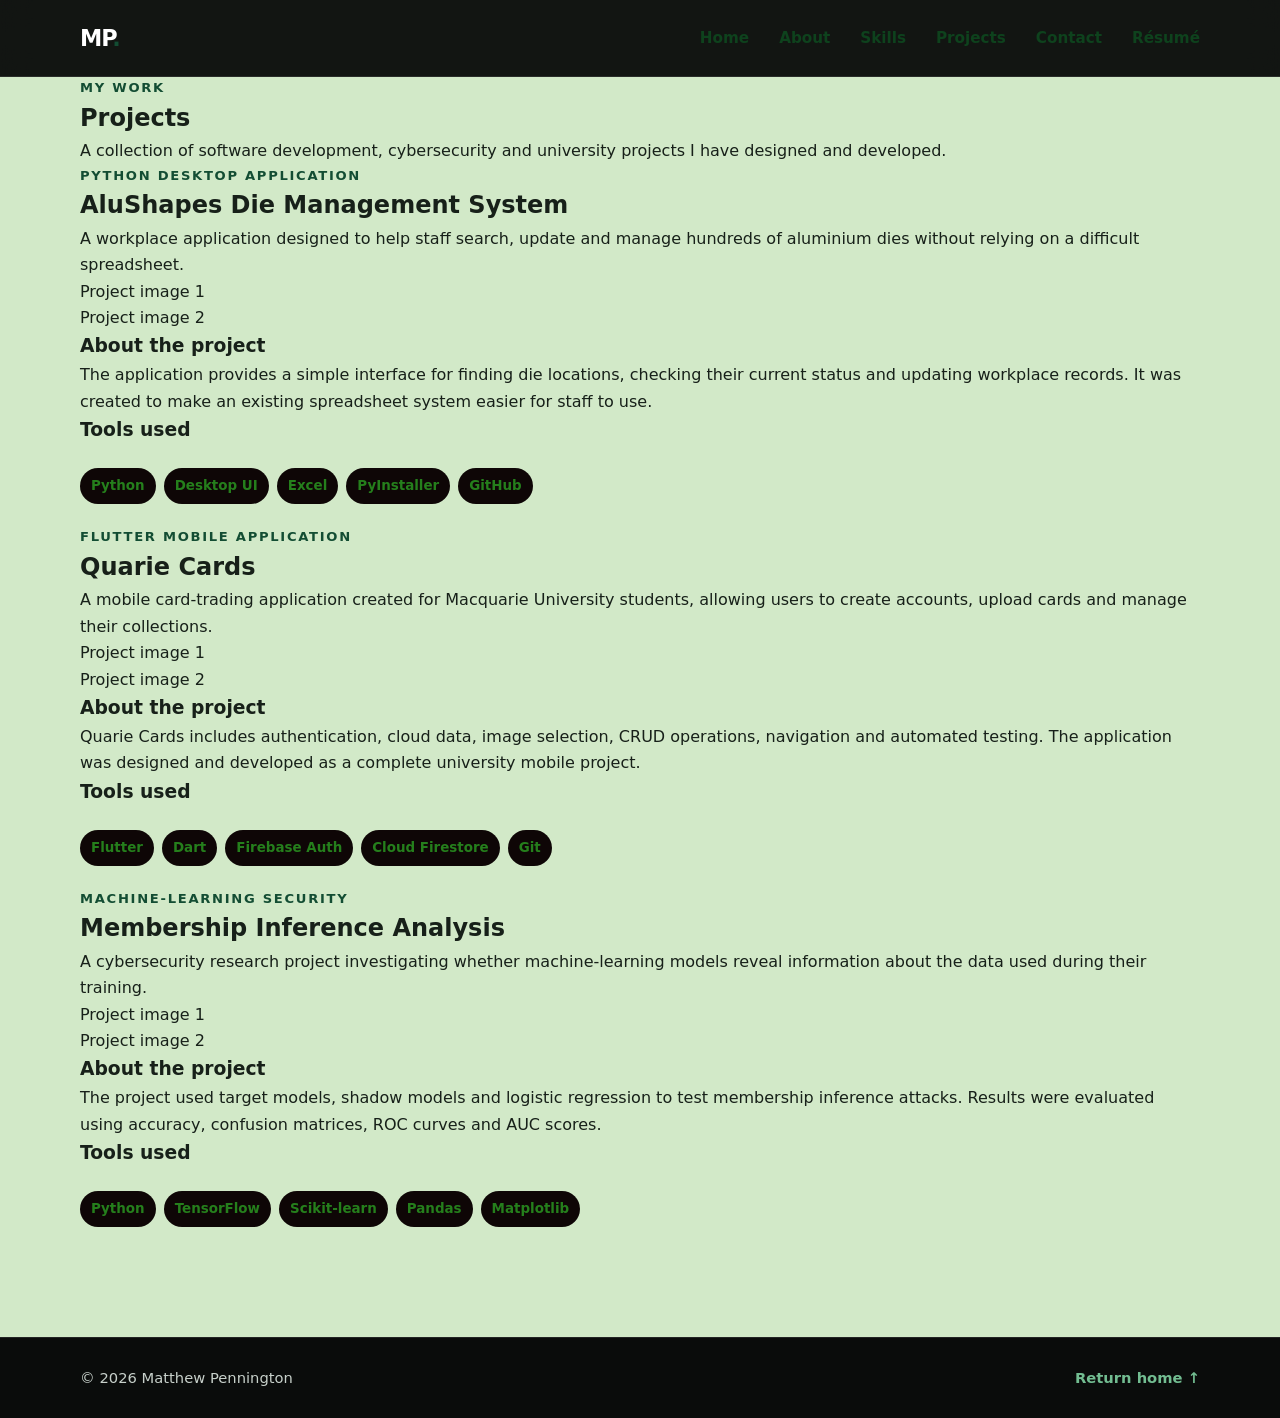
==== projects.html @ 0d72d29f "project html and css skeleton" ====
<!DOCTYPE html>
<html lang="en">

<head>
    <meta charset="UTF-8">

    <meta
        name="viewport"
        content="width=device-width, initial-scale=1.0"
    >

    <meta
        name="description"
        content="Software development and cybersecurity projects by Matthew Pennington."
    >

    <title>Projects | Matthew Pennington</title>

    <link rel="stylesheet" href="style.css">
    <script src="script.js" defer></script>
</head>

<body>
    <header class="site-header">
        <nav class="navbar container" aria-label="Main navigation">
            <a class="logo" href="index.html">
                MP<span>.</span>
            </a>

            <button
                class="menu-button"
                type="button"
                aria-label="Open navigation menu"
                aria-expanded="false"
                aria-controls="navigation-links"
            >
                <span></span>
                <span></span>
                <span></span>
            </button>

            <ul class="nav-links" id="navigation-links">
                <li><a href="index.html">Home</a></li>
                <li><a href="index.html#about">About</a></li>
                <li><a href="index.html#skills">Skills</a></li>
                <li><a href="projects.html">Projects</a></li>
                <li><a href="index.html#contact">Contact</a></li>
                <li>
                    <a
                        href="Matthew-Pennington-Resume.pdf"
                        target="_blank"
                        rel="noopener"
                    >
                        Résumé
                    </a>
                </li>
            </ul>
        </nav>
    </header>

   <main>
    <section class="projects-page-header">
        <div class="container">
            <p class="section-label">My work</p>
            <h1>Projects</h1>

            <p class="projects-introduction">
                A collection of software development, cybersecurity and
                university projects I have designed and developed.
            </p>
        </div>
    </section>

    <section class="project-detail">
        <div class="container">
            <div class="project-detail-heading">
                <p class="project-type">Python desktop application</p>
                <h2>AluShapes Die Management System</h2>

                <p>
                    A workplace application designed to help staff search,
                    update and manage hundreds of aluminium dies without
                    relying on a difficult spreadsheet.
                </p>
            </div>

            <div class="project-images">
                <div class="image-placeholder">
                    Project image 1
                </div>

                <div class="image-placeholder">
                    Project image 2
                </div>
            </div>

            <div class="project-information">
                <div>
                    <h3>About the project</h3>

                    <p>
                        The application provides a simple interface for finding
                        die locations, checking their current status and
                        updating workplace records. It was created to make an
                        existing spreadsheet system easier for staff to use.
                    </p>
                </div>

                <div>
                    <h3>Tools used</h3>

                    <ul class="project-tech">
                        <li>Python</li>
                        <li>Desktop UI</li>
                        <li>Excel</li>
                        <li>PyInstaller</li>
                        <li>GitHub</li>
                    </ul>
                </div>
            </div>
        </div>
    </section>

    <section class="project-detail project-detail-alt">
        <div class="container">
            <div class="project-detail-heading">
                <p class="project-type">Flutter mobile application</p>
                <h2>Quarie Cards</h2>

                <p>
                    A mobile card-trading application created for Macquarie
                    University students, allowing users to create accounts,
                    upload cards and manage their collections.
                </p>
            </div>

            <div class="project-images">
                <div class="image-placeholder">
                    Project image 1
                </div>

                <div class="image-placeholder">
                    Project image 2
                </div>
            </div>

            <div class="project-information">
                <div>
                    <h3>About the project</h3>

                    <p>
                        Quarie Cards includes authentication, cloud data,
                        image selection, CRUD operations, navigation and
                        automated testing. The application was designed and
                        developed as a complete university mobile project.
                    </p>
                </div>

                <div>
                    <h3>Tools used</h3>

                    <ul class="project-tech">
                        <li>Flutter</li>
                        <li>Dart</li>
                        <li>Firebase Auth</li>
                        <li>Cloud Firestore</li>
                        <li>Git</li>
                    </ul>
                </div>
            </div>
        </div>
    </section>

    <section class="project-detail">
        <div class="container">
            <div class="project-detail-heading">
                <p class="project-type">Machine-learning security</p>
                <h2>Membership Inference Analysis</h2>

                <p>
                    A cybersecurity research project investigating whether
                    machine-learning models reveal information about the data
                    used during their training.
                </p>
            </div>

            <div class="project-images">
                <div class="image-placeholder">
                    Project image 1
                </div>

                <div class="image-placeholder">
                    Project image 2
                </div>
            </div>

            <div class="project-information">
                <div>
                    <h3>About the project</h3>

                    <p>
                        The project used target models, shadow models and
                        logistic regression to test membership inference
                        attacks. Results were evaluated using accuracy,
                        confusion matrices, ROC curves and AUC scores.
                    </p>
                </div>

                <div>
                    <h3>Tools used</h3>

                    <ul class="project-tech">
                        <li>Python</li>
                        <li>TensorFlow</li>
                        <li>Scikit-learn</li>
                        <li>Pandas</li>
                        <li>Matplotlib</li>
                    </ul>
                </div>
            </div>
        </div>
    </section>
</main>

    <footer class="site-footer">
        <div class="container footer-content">
            <p>
                © <span id="current-year"></span> Matthew Pennington
            </p>

            <a href="index.html">Return home ↑</a>
        </div>
    </footer>
</body>

</html>
---- style.css ----
/* colour variables make the design easy to change */
:root {
    --background: #d2e9c8;
    --surface: #faf9fa;
    --surface-dark: #101713;
    --text: #172019;
    --text-light: #0e421d;
    --accent: #134d33;
    --accent-hover: #0f3d2a;
    --accent-soft: #0a3a1c;
    --border: #6ce67e;
    --shadow: 0 18px 45px rgba(18, 35, 25, 0.09);
    --max-width: 1120px;
}

* {
    box-sizing: border-box;
    margin: 0;
    padding: 0;
}

html {
    scroll-behavior: smooth;
    scroll-padding-top: 90px;
}

body {
    background: var(--background);
    color: var(--text);
    font-family:
        Inter,
        ui-sans-serif,
        system-ui,
        -apple-system,
        BlinkMacSystemFont,
        "Segoe UI",
        sans-serif;
    line-height: 1.65;
}

a {
    color: inherit;
    text-decoration: none;
}

button,
a {
    -webkit-tap-highlight-color: transparent;
}

ul {
    list-style: none;
}

.container {
    width: min(calc(100% - 40px), var(--max-width));
    margin-inline: auto;
}

.site-header {
    position: sticky;
    top: 0;
    z-index: 1000;
    background: rgba(10, 12, 11, 0.96);
    border-bottom: 1px solid rgba(255, 255, 255, 0.1);
    backdrop-filter: blur(14px);
}

.logo {
    color: #ffffff;
}

.logo span {
    color: #55a878;
}

.nav-links a {
    color: #d5ddd8;
}

.nav-links a:hover,
.nav-links a:focus-visible {
    color: #55a878;
}

.menu-button span {
    background: #ffffff;
}

.navbar {
    min-height: 76px;
    display: flex;
    align-items: center;
    justify-content: space-between;
}

.logo {
    font-size: 1.4rem;
    font-weight: 800;
    letter-spacing: -0.05em;
}

.logo span {
    color: var(--accent);
}

.nav-links {
    display: flex;
    align-items: center;
    gap: 30px;
}

.nav-links a {
    color: var(--text-light);
    font-size: 0.95rem;
    font-weight: 650;
    transition:
        color 160ms ease,
        transform 160ms ease;
}

.nav-links a:hover,
.nav-links a:focus-visible {
    color: var(--accent);
}

.menu-button {
    display: none;
    width: 44px;
    height: 44px;
    background: transparent;
    border: 0;
    cursor: pointer;
}

.menu-button span {
    display: block;
    width: 24px;
    height: 2px;
    margin: 5px auto;
    background: var(--text);
    transition: 180ms ease;
}

.hero {
    min-height: calc(100vh - 76px);
    display: grid;
    align-items: center;
    background:
        radial-gradient(
            circle at 80% 18%,
            rgba(23, 79, 55, 0.13),
            transparent 32%
        ),
        linear-gradient(
            180deg,
            #f8faf7 0%,
            var(--background) 100%
        );
}

.hero-content {
    max-width: 900px;
    padding-block: 100px;
}

.eyebrow,
.section-label,
.project-type {
    color: var(--accent);
    font-size: 0.82rem;
    font-weight: 800;
    letter-spacing: 0.13em;
    text-transform: uppercase;
}

.hero h1 {
    max-width: 850px;
    margin-top: 16px;
    font-size: clamp(3rem, 8vw, 6.8rem);
    line-height: 0.98;
    letter-spacing: -0.065em;
}

.hero h1 span {
    color: var(--accent);
}

.hero-summary {
    max-width: 720px;
    margin-top: 28px;
    color: var(--text-light);
    font-size: clamp(1.05rem, 2vw, 1.3rem);
}

.hero-actions,
.contact-actions {
    display: flex;
    flex-wrap: wrap;
    gap: 14px;
    margin-top: 36px;
}

.button {
    min-height: 50px;
    display: inline-flex;
    align-items: center;
    justify-content: center;
    padding: 12px 21px;
    border: 1px solid transparent;
    border-radius: 8px;
    font-weight: 750;
    transition:
        transform 160ms ease,
        background 160ms ease,
        border-color 160ms ease;
}

.button:hover {
    transform: translateY(-2px);
}

.button-primary {
    background: var(--accent);
    color: #ffffff;
}

.button-primary:hover,
.button-primary:focus-visible {
    background: var(--accent-hover);
}

.button-secondary {
    background: var(--surface);
    border-color: var(--border);
}

.button-secondary:hover,
.button-secondary:focus-visible {
    border-color: var(--accent);
}

.quick-links {
    display: flex;
    gap: 24px;
    margin-top: 34px;
}

.quick-links a,
.text-link,
.site-footer a {
    color: #72bd91;
    font-weight: 750;
}

.quick-links a:hover,
.text-link:hover,
.site-footer a:hover {
    text-decoration: underline;
    text-underline-offset: 4px;
}
.section {
    padding-block: 110px;
}

.section h2 {
    max-width: 720px;
    margin-top: 12px;
    font-size: clamp(2.1rem, 5vw, 3.9rem);
    line-height: 1.08;
    letter-spacing: -0.045em;
}

.two-column {
    display: grid;
    grid-template-columns: 0.85fr 1.15fr;
    gap: 80px;
    align-items: start;
}

.about-copy {
    color: var(--text-light);
    font-size: 1.08rem;
}

.about-copy p + p {
    margin-top: 20px;
}

.section-alt {
    background: var(--surface-dark);
    color: #f3f7f4;
}

.skills-grid {
    display: grid;
    grid-template-columns: repeat(3, 1fr);
    gap: 20px;
    margin-top: 48px;
}

.skill-card {
    padding: 30px;
    border: 1px solid rgba(255, 255, 255, 0.12);
    border-radius: 14px;
    background: rgba(255, 255, 255, 0.045);
}

.skill-card h3 {
    margin-bottom: 22px;
    font-size: 1.2rem;
}

.tag-list {
    display: flex;
    flex-wrap: wrap;
    gap: 9px;
}

.tag-list li,
.project-tech li {
    padding: 7px 11px;
    border-radius: 999px;
    font-size: 0.84rem;
    font-weight: 700;
}

.tag-list li {
    background: rgba(255, 255, 255, 0.09);
    color: #dce9e0;
}
.projects-grid {
    display: grid;
    gap: 24px;
    margin-top: 48px;
}

.project-card {
    display: grid;
    grid-template-columns: 100px 1fr;
    gap: 28px;
    padding: 38px;
    background: var(--surface);
    border: 1px solid var(--border);
    border-radius: 16px;
    box-shadow: var(--shadow);
    transition:
        transform 180ms ease,
        border-color 180ms ease;
}

.project-card:hover {
    transform: translateY(-4px);
    border-color: rgba(23, 79, 55, 0.45);
}

.project-number {
    color: Srgba(43, 163, 111, 0.45);
    font-size: 3.5rem;
    font-weight: 850;
    line-height: 1;
    letter-spacing: -0.08em;
}

.project-content h3 {

    margin-top: 7px;
    font-size: clamp(1.45rem, 3vw, 2rem);
    letter-spacing: -0.03em;
}

.project-content > p:not(.project-type) {
    max-width: 760px;
    margin-top: 14px;
    color: var(--text-light);
}

.project-tech {
    display: flex;
    flex-wrap: wrap;
    gap: 8px;
    margin-block: 22px;
}

.project-tech li {
    background: rgb(14, 6, 6);
    color: rgba(38, 129, 28, 0.986);
}

.contact-section {
    padding-top: 20px;
}

.contact-card {
    display: grid;
    grid-template-columns: 1.2fr 0.8fr;
    gap: 50px;
    align-items: center;
    padding: 54px;
    background: var(--accent);
    color: #ffffff;
    border-radius: 20px;
    box-shadow: var(--shadow);
}

.contact-card .section-label {
    color: #b9dcc7;
}

.contact-card h2 {
    margin-top: 8px;
}

.contact-card p:not(.section-label) {
    max-width: 650px;
    margin-top: 15px;
    color: #dcebe2;
}

.contact-card .button-primary {
    background: #ffffff;
    color: var(--accent);
}

.contact-card .button-primary:hover {
    background: #eef6f1;
}

.contact-card .button-secondary {
    color: #ffffff;
    background: transparent;
    border-color: rgba(255, 255, 255, 0.45);
}

.contact-actions {
    justify-content: flex-end;
    margin-top: 0;
}

.site-footer {
    margin-top: 110px;
    padding-block: 28px;
    background: #0a0c0b;
    border-top: 1px solid rgba(255, 255, 255, 0.1);
}

.footer-content {
    display: flex;
    justify-content: space-between;
    gap: 20px;
    color: #c7d0ca;
    font-size: 0.92rem;
}
:focus-visible {
    outline: 3px solid rgba(23, 79, 55, 0.35);
    outline-offset: 4px;
}

/* tablet and mobile layouts */
@media (max-width: 820px) {
    .menu-button {
        display: block;
    }

    .nav-links {
        position: absolute;
        top: 76px;
        left: 20px;
        right: 20px;
        display: none;
        flex-direction: column;
        align-items: stretch;
        gap: 0;
        padding: 12px;
        background: var(--surface);
        border: 1px solid var(--border);
        border-radius: 12px;
        box-shadow: var(--shadow);
    }

    .nav-links.open {
        display: flex;
    }

    .nav-links a {
        display: block;
        padding: 13px 12px;
    }

    .two-column,
    .contact-card {
        grid-template-columns: 1fr;
        gap: 30px;
    }

    .skills-grid {
        grid-template-columns: 1fr;
    }

    .contact-actions {
        justify-content: flex-start;
    }
}

@media (max-width: 580px) {
    .container {
        width: min(calc(100% - 28px), var(--max-width));
    }

    .hero-content {
        padding-block: 78px;
    }

    .section {
        padding-block: 80px;
    }

    .project-card {
        grid-template-columns: 1fr;
        gap: 14px;
        padding: 27px;
    }

    .project-number {
        font-size: 2.6rem;
    }

    .contact-card {
        padding: 32px 25px;
    }

    .hero-actions .button,
    .contact-actions .button {
        width: 100%;
    }

    .footer-content {
        flex-direction: column;
    }

    /* projects page */

.projects-page-header {
    padding-block: 100px 70px;
}

.projects-page-header h1 {
    margin-top: 10px;
    font-size: clamp(3rem, 8vw, 6rem);
    line-height: 1;
    letter-spacing: -0.055em;
}

.projects-introduction {
    max-width: 720px;
    margin-top: 24px;
    color: var(--text-light);
    font-size: 1.15rem;
}

.project-detail {
    padding-block: 90px;
}

.project-detail-alt {
    background: var(--surface-dark);
    color: #ffffff;
}

.project-detail-heading {
    max-width: 850px;
}

.project-detail-heading h2 {
    margin-top: 10px;
    font-size: clamp(2rem, 5vw, 3.7rem);
    line-height: 1.08;
    letter-spacing: -0.045em;
}

.project-detail-heading > p:not(.project-type) {
    max-width: 760px;
    margin-top: 20px;
    color: var(--text-light);
    font-size: 1.05rem;
}

.project-detail-alt .project-detail-heading > p:not(.project-type) {
    color: #c9d5cd;
}

.project-images {
    display: grid;
    grid-template-columns: repeat(2, 1fr);
    gap: 22px;
    margin-top: 45px;
}

.image-placeholder {
    min-height: 330px;
    display: grid;
    place-items: center;
    padding: 20px;
    background: var(--surface);
    border: 2px dashed var(--border);
    border-radius: 16px;
    color: var(--text-light);
    font-weight: 750;
}

.project-detail-alt .image-placeholder {
    background: rgba(255, 255, 255, 0.05);
    border-color: rgba(255, 255, 255, 0.25);
    color: #c9d5cd;
}

.project-information {
    display: grid;
    grid-template-columns: 1.3fr 0.7fr;
    gap: 60px;
    margin-top: 45px;
}

.project-information h3 {
    margin-bottom: 14px;
    font-size: 1.3rem;
}

.project-information p {
    color: var(--text-light);
}

.project-detail-alt .project-information p {
    color: #c9d5cd;
}

@media (max-width: 820px) {
    .project-images,
    .project-information {
        grid-template-columns: 1fr;
    }

    .project-information {
        gap: 35px;
    }
}

@media (max-width: 580px) {
    .projects-page-header {
        padding-block: 70px 40px;
    }

    .project-detail {
        padding-block: 70px;
    }

    .image-placeholder {
        min-height: 230px;
    }
}
}
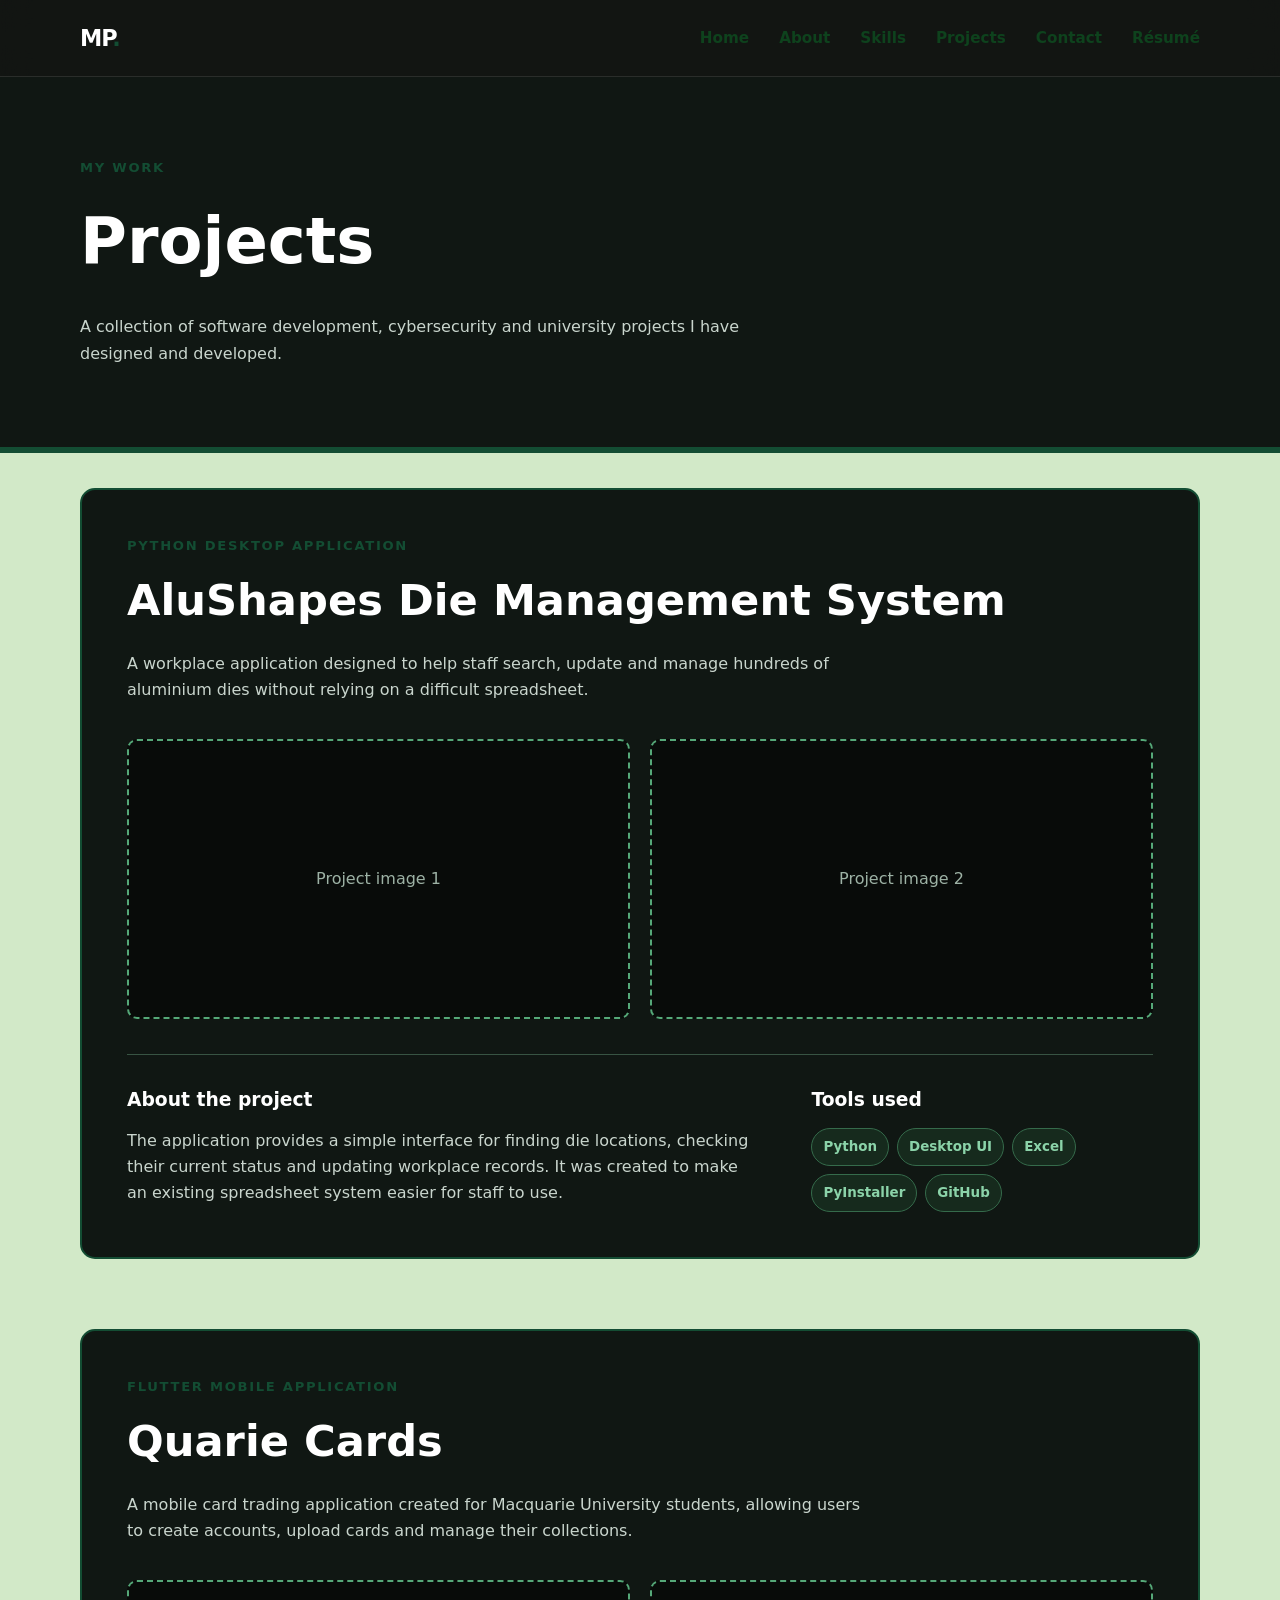
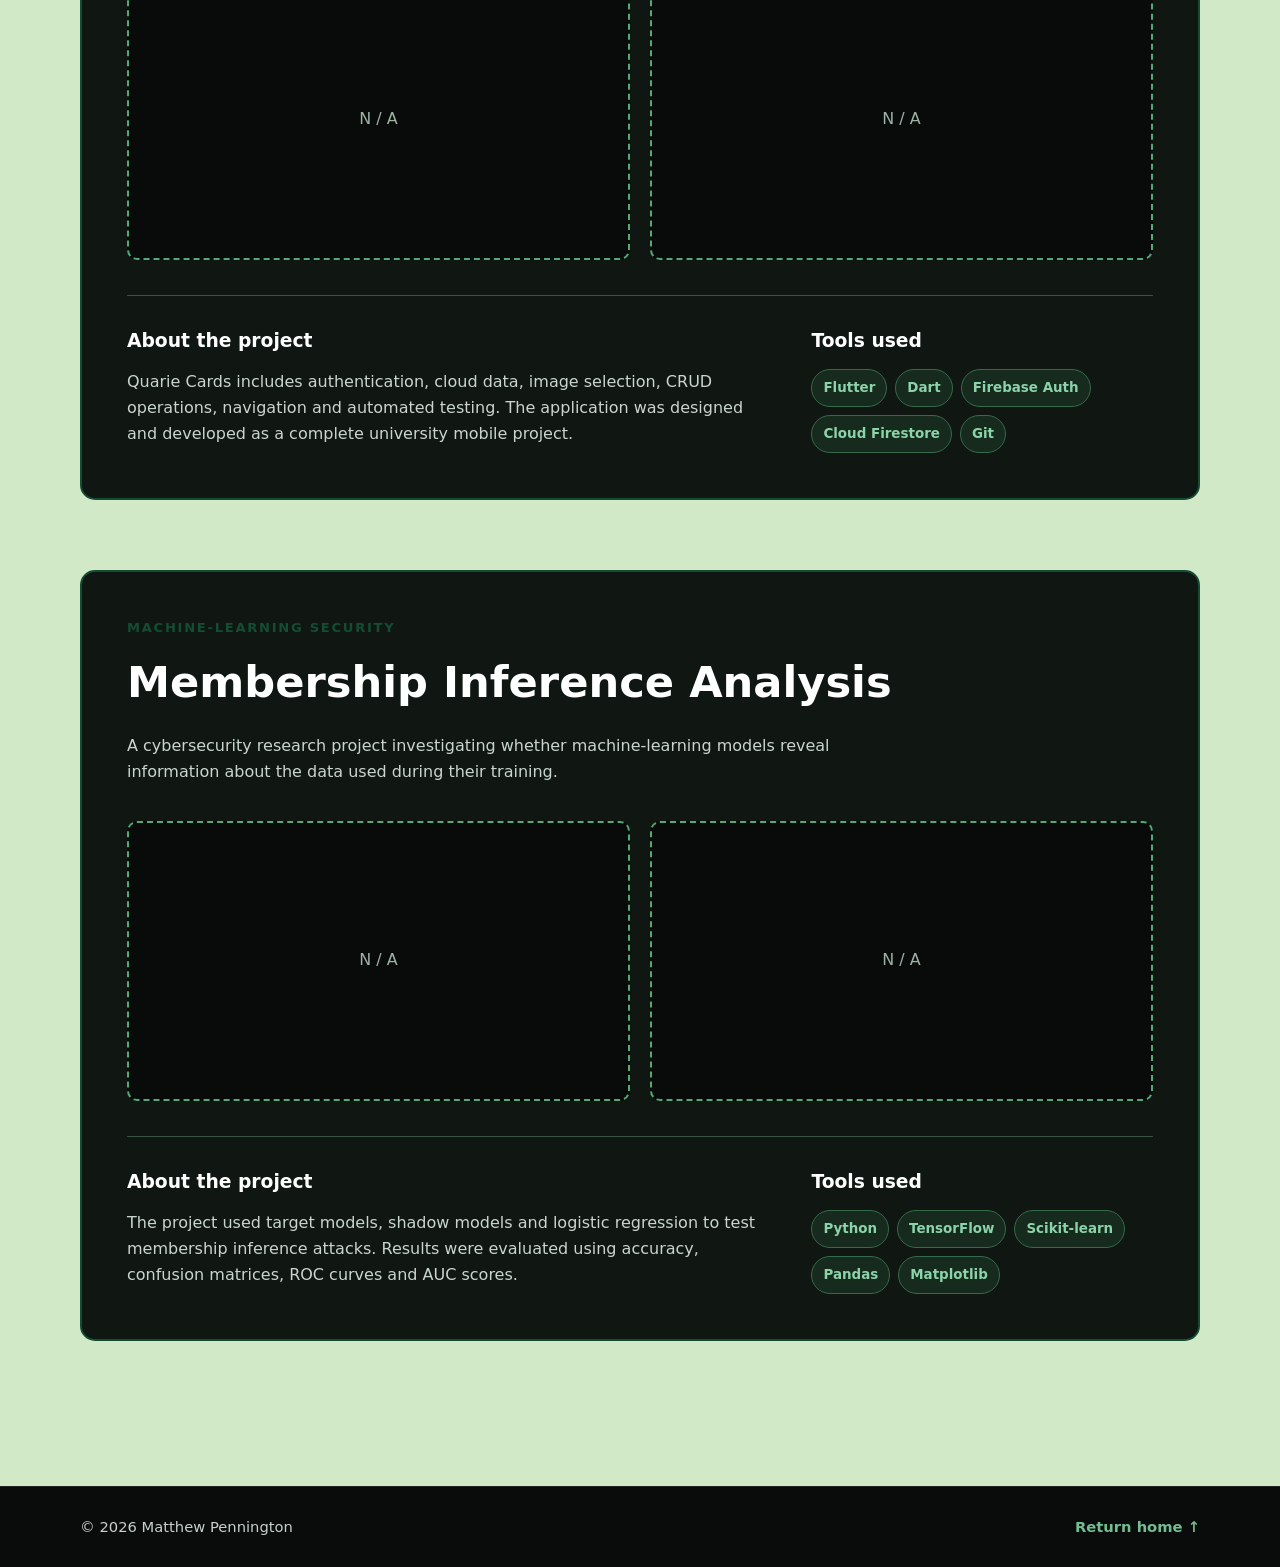
==== commit b24d4d24: "Design and wording tweaking" ====
--- a/projects.html
+++ b/projects.html
@@ -128,7 +128,7 @@
                 <h2>Quarie Cards</h2>
 
                 <p>
-                    A mobile card-trading application created for Macquarie
+                    A mobile card trading application created for Macquarie
                     University students, allowing users to create accounts,
                     upload cards and manage their collections.
                 </p>
@@ -136,11 +136,11 @@
 
             <div class="project-images">
                 <div class="image-placeholder">
-                    Project image 1
-                </div>
-
-                <div class="image-placeholder">
-                    Project image 2
+                    N / A
+                </div>
+
+                <div class="image-placeholder">
+                    N / A
                 </div>
             </div>
 
@@ -186,11 +186,11 @@
 
             <div class="project-images">
                 <div class="image-placeholder">
-                    Project image 1
-                </div>
-
-                <div class="image-placeholder">
-                    Project image 2
+                    N / A
+                </div>
+
+                <div class="image-placeholder">
+                    N / A
                 </div>
             </div>
 
--- a/style.css
+++ b/style.css
@@ -537,101 +537,97 @@
     .footer-content {
         flex-direction: column;
     }
-
-    /* projects page */
+}
+
+  /* projects page */
 
 .projects-page-header {
-    padding-block: 100px 70px;
+    padding: 80px 0;
+    background: #101713;
+    color: white;
+    border-bottom: 6px solid #134d33;
 }
 
 .projects-page-header h1 {
     margin-top: 10px;
-    font-size: clamp(3rem, 8vw, 6rem);
-    line-height: 1;
-    letter-spacing: -0.055em;
+    font-size: 4rem;
 }
 
 .projects-introduction {
-    max-width: 720px;
-    margin-top: 24px;
-    color: var(--text-light);
-    font-size: 1.15rem;
-}
-
-.project-detail {
-    padding-block: 90px;
-}
-
+    max-width: 700px;
+    margin-top: 20px;
+    color: #c9d5cd;
+}
+
+.project-detail,
 .project-detail-alt {
-    background: var(--surface-dark);
-    color: #ffffff;
-}
-
-.project-detail-heading {
-    max-width: 850px;
+    padding: 35px 0;
+    background: #d2e9c8;
+    color: white;
+}
+
+.project-detail > .container,
+.project-detail-alt > .container {
+    padding: 45px;
+    background: #101713;
+    border: 2px solid #134d33;
+    border-radius: 15px;
 }
 
 .project-detail-heading h2 {
-    margin-top: 10px;
-    font-size: clamp(2rem, 5vw, 3.7rem);
-    line-height: 1.08;
-    letter-spacing: -0.045em;
-}
-
-.project-detail-heading > p:not(.project-type) {
-    max-width: 760px;
-    margin-top: 20px;
-    color: var(--text-light);
-    font-size: 1.05rem;
-}
-
-.project-detail-alt .project-detail-heading > p:not(.project-type) {
+    margin-top: 8px;
+    font-size: 2.7rem;
+}
+
+.project-detail-heading p:not(.project-type) {
+    max-width: 750px;
+    margin-top: 15px;
     color: #c9d5cd;
 }
 
 .project-images {
     display: grid;
-    grid-template-columns: repeat(2, 1fr);
-    gap: 22px;
-    margin-top: 45px;
+    grid-template-columns: 1fr 1fr;
+    gap: 20px;
+    margin-top: 35px;
 }
 
 .image-placeholder {
-    min-height: 330px;
+    min-height: 280px;
     display: grid;
     place-items: center;
-    padding: 20px;
-    background: var(--surface);
-    border: 2px dashed var(--border);
-    border-radius: 16px;
-    color: var(--text-light);
-    font-weight: 750;
-}
-
-.project-detail-alt .image-placeholder {
-    background: rgba(255, 255, 255, 0.05);
-    border-color: rgba(255, 255, 255, 0.25);
+    background: #080b09;
+    border: 2px dashed #55a878;
+    border-radius: 10px;
+    color: #9db2a5;
+}
+
+.project-information {
+    display: grid;
+    grid-template-columns: 1.3fr 0.7fr;
+    gap: 50px;
+    margin-top: 35px;
+    padding-top: 30px;
+    border-top: 1px solid #385443;
+}
+
+.project-information h3 {
+    margin-bottom: 12px;
+    color: white;
+}
+
+.project-information p {
     color: #c9d5cd;
 }
 
-.project-information {
-    display: grid;
-    grid-template-columns: 1.3fr 0.7fr;
-    gap: 60px;
-    margin-top: 45px;
-}
-
-.project-information h3 {
-    margin-bottom: 14px;
-    font-size: 1.3rem;
-}
-
-.project-information p {
-    color: var(--text-light);
-}
-
-.project-detail-alt .project-information p {
-    color: #c9d5cd;
+.project-information .project-tech {
+    margin: 0;
+}
+
+.project-information .project-tech li {
+    background: #162a1d;
+    color: #8bd3a9;
+    border: 1px solid #356b4b;
 }
 
 @media (max-width: 820px) {
@@ -640,23 +636,8 @@
         grid-template-columns: 1fr;
     }
 
-    .project-information {
-        gap: 35px;
-    }
-}
-
-@media (max-width: 580px) {
-    .projects-page-header {
-        padding-block: 70px 40px;
-    }
-
-    .project-detail {
-        padding-block: 70px;
-    }
-
-    .image-placeholder {
-        min-height: 230px;
-    }
-}
-}
-
+    .project-detail > .container,
+    .project-detail-alt > .container {
+        padding: 30px;
+    }
+}
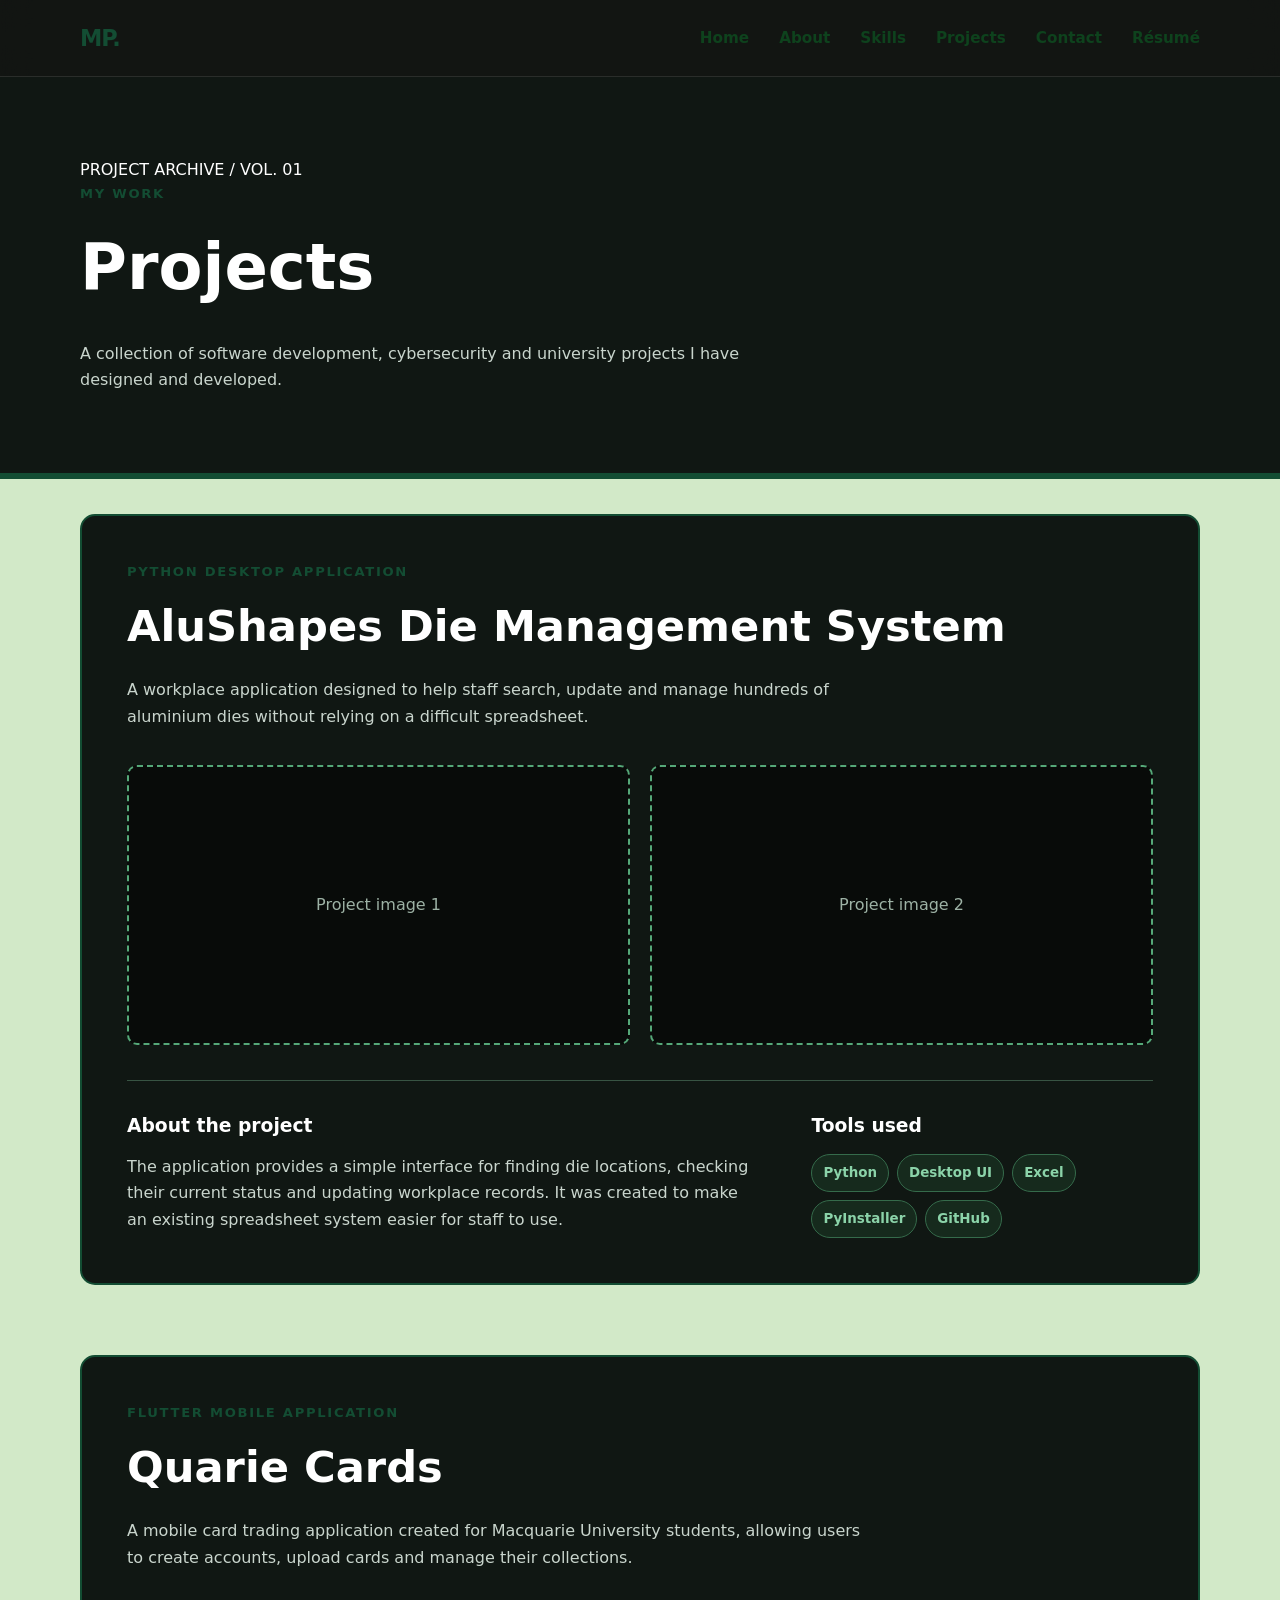
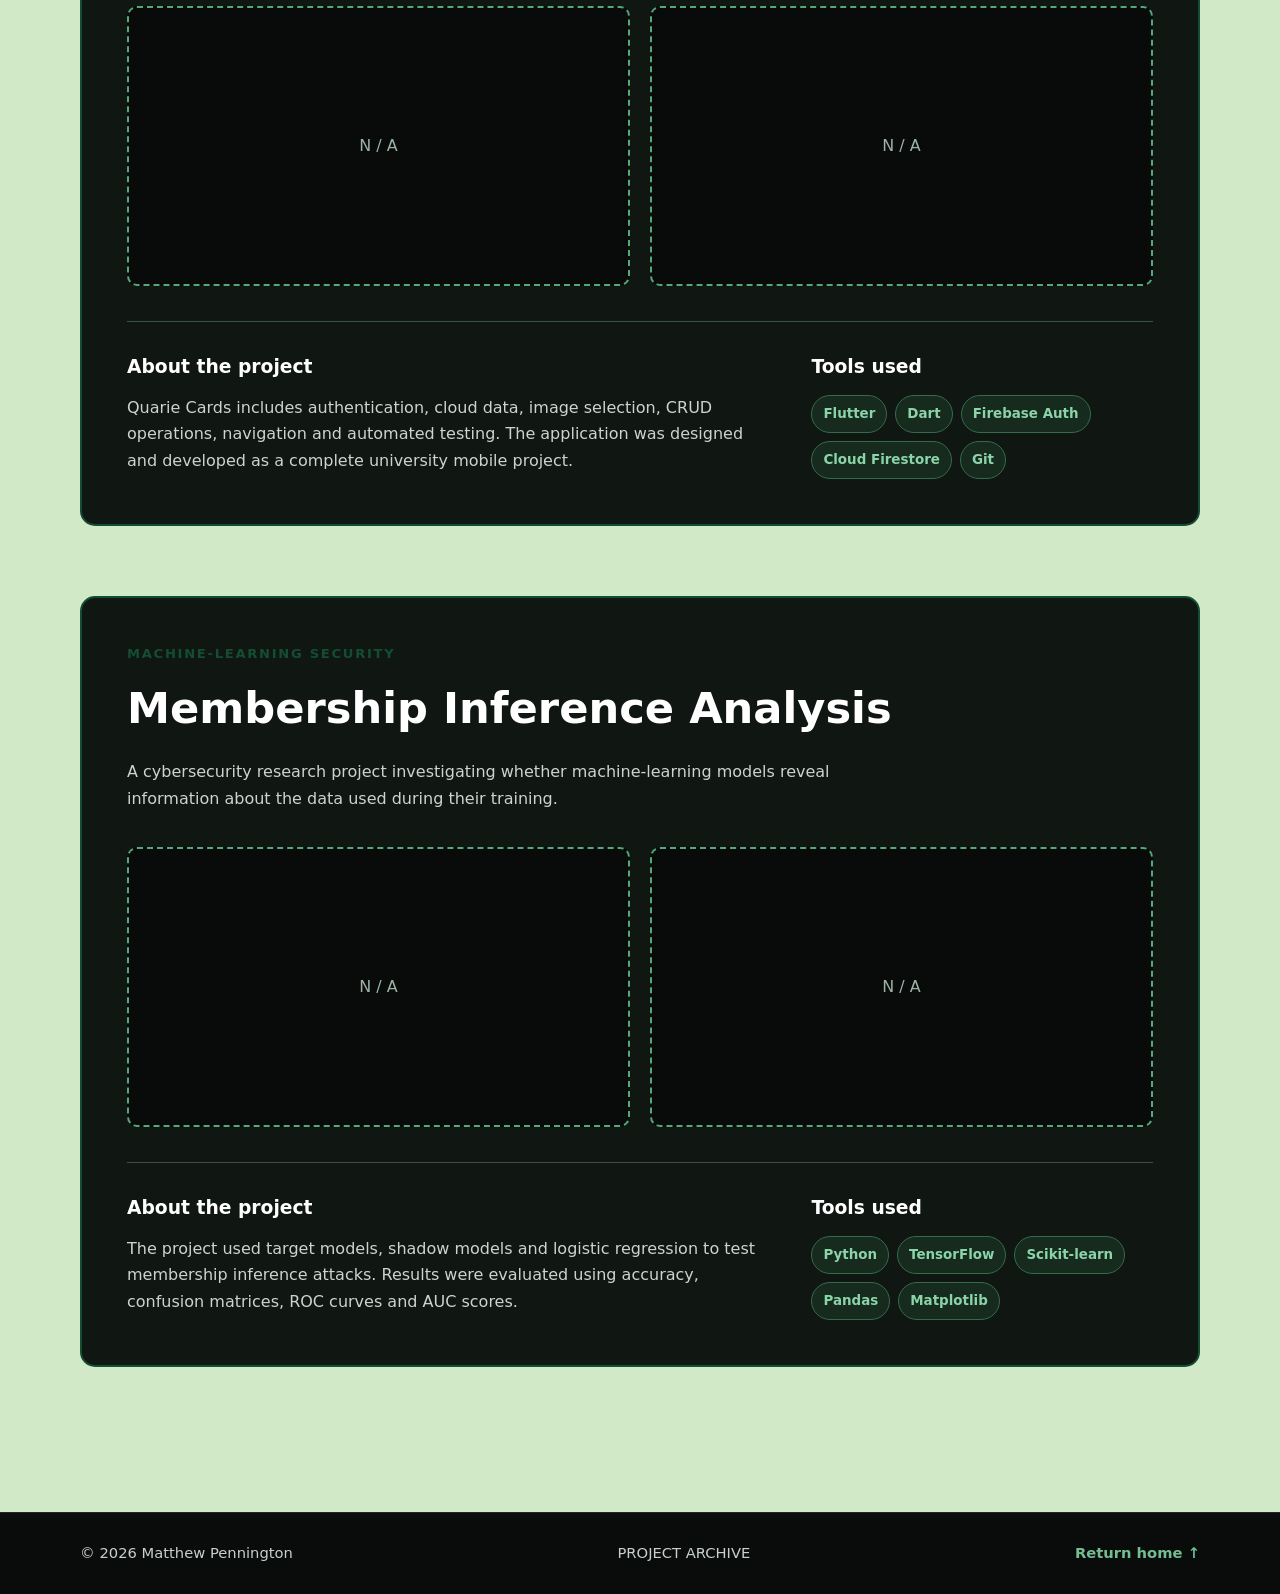
==== commit 8e928b1c: "Restyle projects archive as manga panels" ====
--- a/projects.html
+++ b/projects.html
@@ -3,16 +3,8 @@
 
 <head>
     <meta charset="UTF-8">
-
-    <meta
-        name="viewport"
-        content="width=device-width, initial-scale=1.0"
-    >
-
-    <meta
-        name="description"
-        content="Software development and cybersecurity projects by Matthew Pennington."
-    >
+    <meta name="viewport" content="width=device-width, initial-scale=1.0">
+    <meta name="description" content="Software development and cybersecurity projects by Matthew Pennington.">
 
     <title>Projects | Matthew Pennington</title>
 
@@ -20,20 +12,15 @@
     <script src="script.js" defer></script>
 </head>
 
-<body>
+<body class="projects-page">
     <header class="site-header">
         <nav class="navbar container" aria-label="Main navigation">
-            <a class="logo" href="index.html">
-                MP<span>.</span>
+            <a class="logo" href="index.html" aria-label="Matthew Pennington home">
+                <span class="logo-mark">MP</span><span class="logo-dot">.</span>
             </a>
 
-            <button
-                class="menu-button"
-                type="button"
-                aria-label="Open navigation menu"
-                aria-expanded="false"
-                aria-controls="navigation-links"
-            >
+            <button class="menu-button" type="button" aria-label="Open navigation menu" aria-expanded="false"
+                aria-controls="navigation-links">
                 <span></span>
                 <span></span>
                 <span></span>
@@ -45,192 +32,162 @@
                 <li><a href="index.html#skills">Skills</a></li>
                 <li><a href="projects.html">Projects</a></li>
                 <li><a href="index.html#contact">Contact</a></li>
-                <li>
-                    <a
-                        href="Matthew-Pennington-Resume.pdf"
-                        target="_blank"
-                        rel="noopener"
-                    >
-                        Résumé
-                    </a>
-                </li>
+                <li><a href="Matthew-Pennington-Resume.pdf" target="_blank" rel="noopener">Résumé</a></li>
             </ul>
         </nav>
     </header>
 
-   <main>
-    <section class="projects-page-header">
-        <div class="container">
-            <p class="section-label">My work</p>
-            <h1>Projects</h1>
+    <main>
+        <section class="projects-page-header">
+            <div class="container" data-reveal>
+                <span class="chapter-number" aria-hidden="true">PROJECT ARCHIVE / VOL. 01</span>
+                <p class="section-label">My work</p>
+                <h1>Projects</h1>
 
-            <p class="projects-introduction">
-                A collection of software development, cybersecurity and
-                university projects I have designed and developed.
-            </p>
-        </div>
-    </section>
-
-    <section class="project-detail">
-        <div class="container">
-            <div class="project-detail-heading">
-                <p class="project-type">Python desktop application</p>
-                <h2>AluShapes Die Management System</h2>
-
-                <p>
-                    A workplace application designed to help staff search,
-                    update and manage hundreds of aluminium dies without
-                    relying on a difficult spreadsheet.
+                <p class="projects-introduction">
+                    A collection of software development, cybersecurity and
+                    university projects I have designed and developed.
                 </p>
             </div>
+        </section>
 
-            <div class="project-images">
-                <div class="image-placeholder">
-                    Project image 1
-                </div>
-
-                <div class="image-placeholder">
-                    Project image 2
-                </div>
-            </div>
-
-            <div class="project-information">
-                <div>
-                    <h3>About the project</h3>
+        <section class="project-detail">
+            <div class="container" data-project="01" data-reveal>
+                <div class="project-detail-heading">
+                    <p class="project-type">Python desktop application</p>
+                    <h2>AluShapes Die Management System</h2>
 
                     <p>
-                        The application provides a simple interface for finding
-                        die locations, checking their current status and
-                        updating workplace records. It was created to make an
-                        existing spreadsheet system easier for staff to use.
+                        A workplace application designed to help staff search,
+                        update and manage hundreds of aluminium dies without
+                        relying on a difficult spreadsheet.
                     </p>
                 </div>
 
-                <div>
-                    <h3>Tools used</h3>
+                <div class="project-images">
+                    <div class="image-placeholder">Project image 1</div>
+                    <div class="image-placeholder">Project image 2</div>
+                </div>
 
-                    <ul class="project-tech">
-                        <li>Python</li>
-                        <li>Desktop UI</li>
-                        <li>Excel</li>
-                        <li>PyInstaller</li>
-                        <li>GitHub</li>
-                    </ul>
+                <div class="project-information">
+                    <div>
+                        <h3>About the project</h3>
+                        <p>
+                            The application provides a simple interface for finding
+                            die locations, checking their current status and
+                            updating workplace records. It was created to make an
+                            existing spreadsheet system easier for staff to use.
+                        </p>
+                    </div>
+
+                    <div>
+                        <h3>Tools used</h3>
+                        <ul class="project-tech">
+                            <li>Python</li>
+                            <li>Desktop UI</li>
+                            <li>Excel</li>
+                            <li>PyInstaller</li>
+                            <li>GitHub</li>
+                        </ul>
+                    </div>
                 </div>
             </div>
-        </div>
-    </section>
+        </section>
 
-    <section class="project-detail project-detail-alt">
-        <div class="container">
-            <div class="project-detail-heading">
-                <p class="project-type">Flutter mobile application</p>
-                <h2>Quarie Cards</h2>
-
-                <p>
-                    A mobile card trading application created for Macquarie
-                    University students, allowing users to create accounts,
-                    upload cards and manage their collections.
-                </p>
-            </div>
-
-            <div class="project-images">
-                <div class="image-placeholder">
-                    N / A
-                </div>
-
-                <div class="image-placeholder">
-                    N / A
-                </div>
-            </div>
-
-            <div class="project-information">
-                <div>
-                    <h3>About the project</h3>
+        <section class="project-detail project-detail-alt">
+            <div class="container" data-project="02" data-reveal>
+                <div class="project-detail-heading">
+                    <p class="project-type">Flutter mobile application</p>
+                    <h2>Quarie Cards</h2>
 
                     <p>
-                        Quarie Cards includes authentication, cloud data,
-                        image selection, CRUD operations, navigation and
-                        automated testing. The application was designed and
-                        developed as a complete university mobile project.
+                        A mobile card trading application created for Macquarie
+                        University students, allowing users to create accounts,
+                        upload cards and manage their collections.
                     </p>
                 </div>
 
-                <div>
-                    <h3>Tools used</h3>
+                <div class="project-images">
+                    <div class="image-placeholder">N / A</div>
+                    <div class="image-placeholder">N / A</div>
+                </div>
 
-                    <ul class="project-tech">
-                        <li>Flutter</li>
-                        <li>Dart</li>
-                        <li>Firebase Auth</li>
-                        <li>Cloud Firestore</li>
-                        <li>Git</li>
-                    </ul>
+                <div class="project-information">
+                    <div>
+                        <h3>About the project</h3>
+                        <p>
+                            Quarie Cards includes authentication, cloud data,
+                            image selection, CRUD operations, navigation and
+                            automated testing. The application was designed and
+                            developed as a complete university mobile project.
+                        </p>
+                    </div>
+
+                    <div>
+                        <h3>Tools used</h3>
+                        <ul class="project-tech">
+                            <li>Flutter</li>
+                            <li>Dart</li>
+                            <li>Firebase Auth</li>
+                            <li>Cloud Firestore</li>
+                            <li>Git</li>
+                        </ul>
+                    </div>
                 </div>
             </div>
-        </div>
-    </section>
+        </section>
 
-    <section class="project-detail">
-        <div class="container">
-            <div class="project-detail-heading">
-                <p class="project-type">Machine-learning security</p>
-                <h2>Membership Inference Analysis</h2>
-
-                <p>
-                    A cybersecurity research project investigating whether
-                    machine-learning models reveal information about the data
-                    used during their training.
-                </p>
-            </div>
-
-            <div class="project-images">
-                <div class="image-placeholder">
-                    N / A
-                </div>
-
-                <div class="image-placeholder">
-                    N / A
-                </div>
-            </div>
-
-            <div class="project-information">
-                <div>
-                    <h3>About the project</h3>
+        <section class="project-detail">
+            <div class="container" data-project="03" data-reveal>
+                <div class="project-detail-heading">
+                    <p class="project-type">Machine-learning security</p>
+                    <h2>Membership Inference Analysis</h2>
 
                     <p>
-                        The project used target models, shadow models and
-                        logistic regression to test membership inference
-                        attacks. Results were evaluated using accuracy,
-                        confusion matrices, ROC curves and AUC scores.
+                        A cybersecurity research project investigating whether
+                        machine-learning models reveal information about the data
+                        used during their training.
                     </p>
                 </div>
 
-                <div>
-                    <h3>Tools used</h3>
+                <div class="project-images">
+                    <div class="image-placeholder">N / A</div>
+                    <div class="image-placeholder">N / A</div>
+                </div>
 
-                    <ul class="project-tech">
-                        <li>Python</li>
-                        <li>TensorFlow</li>
-                        <li>Scikit-learn</li>
-                        <li>Pandas</li>
-                        <li>Matplotlib</li>
-                    </ul>
+                <div class="project-information">
+                    <div>
+                        <h3>About the project</h3>
+                        <p>
+                            The project used target models, shadow models and
+                            logistic regression to test membership inference
+                            attacks. Results were evaluated using accuracy,
+                            confusion matrices, ROC curves and AUC scores.
+                        </p>
+                    </div>
+
+                    <div>
+                        <h3>Tools used</h3>
+                        <ul class="project-tech">
+                            <li>Python</li>
+                            <li>TensorFlow</li>
+                            <li>Scikit-learn</li>
+                            <li>Pandas</li>
+                            <li>Matplotlib</li>
+                        </ul>
+                    </div>
                 </div>
             </div>
-        </div>
-    </section>
-</main>
+        </section>
+    </main>
 
     <footer class="site-footer">
         <div class="container footer-content">
-            <p>
-                © <span id="current-year"></span> Matthew Pennington
-            </p>
-
+            <p>© <span id="current-year"></span> Matthew Pennington</p>
+            <p class="footer-volume">PROJECT ARCHIVE</p>
             <a href="index.html">Return home ↑</a>
         </div>
     </footer>
 </body>
 
-</html>+</html>
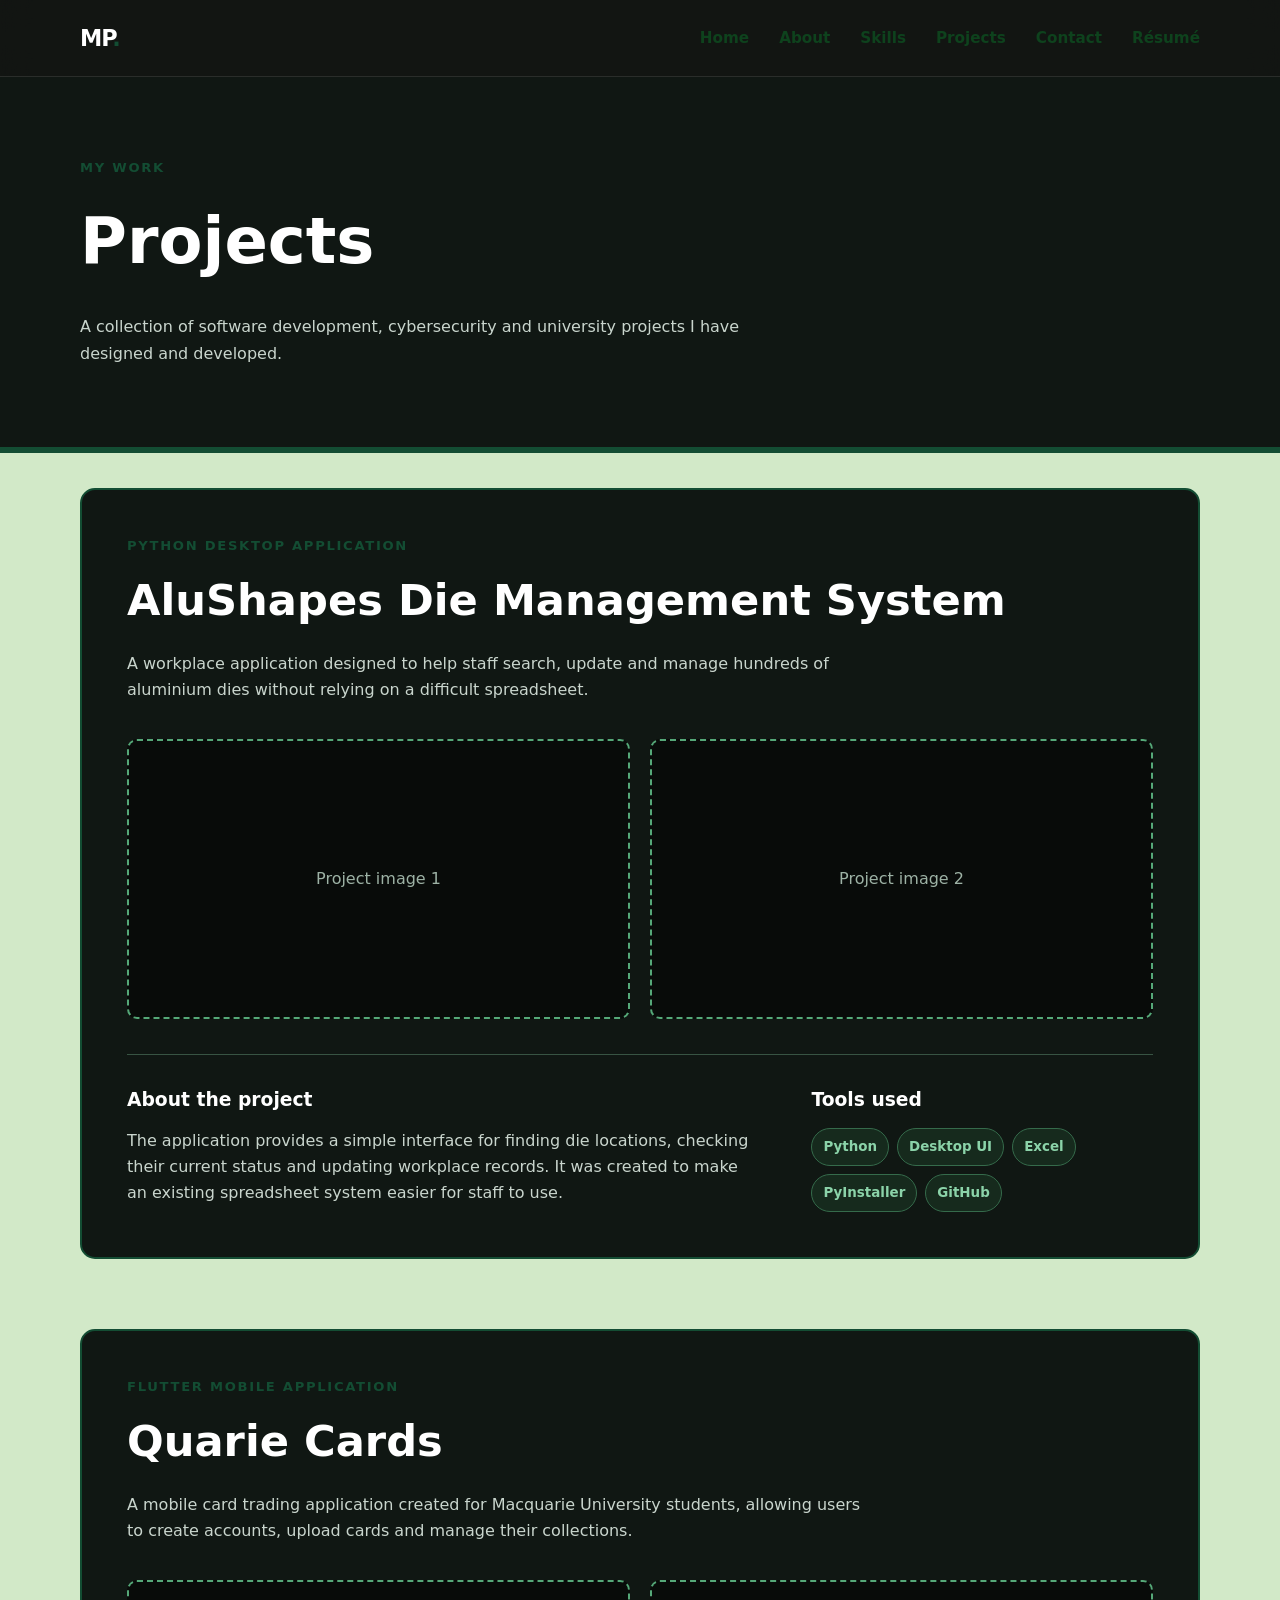
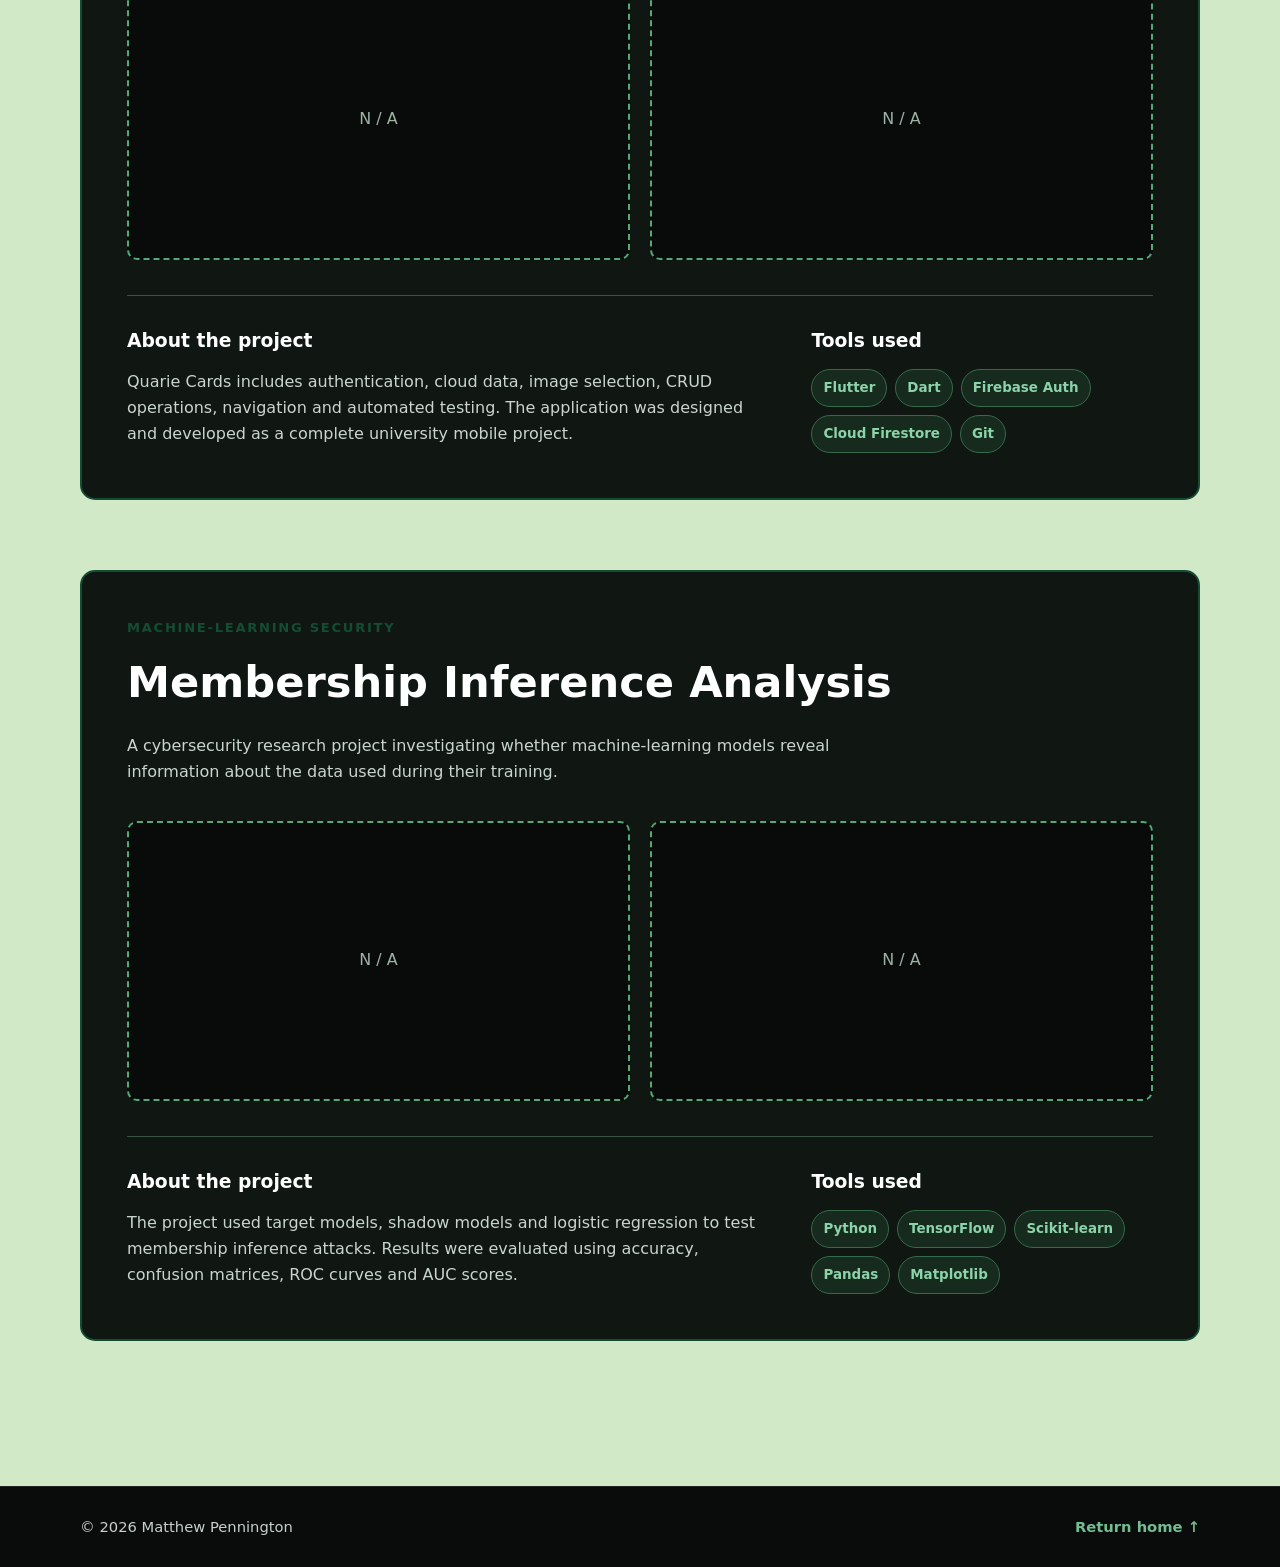
==== commit 32be89eb: "Revert manga-inspired redesign Restore the portfolio to the exact repository tree from before the re" ====
--- a/projects.html
+++ b/projects.html
@@ -3,8 +3,16 @@
 
 <head>
     <meta charset="UTF-8">
-    <meta name="viewport" content="width=device-width, initial-scale=1.0">
-    <meta name="description" content="Software development and cybersecurity projects by Matthew Pennington.">
+
+    <meta
+        name="viewport"
+        content="width=device-width, initial-scale=1.0"
+    >
+
+    <meta
+        name="description"
+        content="Software development and cybersecurity projects by Matthew Pennington."
+    >
 
     <title>Projects | Matthew Pennington</title>
 
@@ -12,15 +20,20 @@
     <script src="script.js" defer></script>
 </head>
 
-<body class="projects-page">
+<body>
     <header class="site-header">
         <nav class="navbar container" aria-label="Main navigation">
-            <a class="logo" href="index.html" aria-label="Matthew Pennington home">
-                <span class="logo-mark">MP</span><span class="logo-dot">.</span>
+            <a class="logo" href="index.html">
+                MP<span>.</span>
             </a>
 
-            <button class="menu-button" type="button" aria-label="Open navigation menu" aria-expanded="false"
-                aria-controls="navigation-links">
+            <button
+                class="menu-button"
+                type="button"
+                aria-label="Open navigation menu"
+                aria-expanded="false"
+                aria-controls="navigation-links"
+            >
                 <span></span>
                 <span></span>
                 <span></span>
@@ -32,162 +45,192 @@
                 <li><a href="index.html#skills">Skills</a></li>
                 <li><a href="projects.html">Projects</a></li>
                 <li><a href="index.html#contact">Contact</a></li>
-                <li><a href="Matthew-Pennington-Resume.pdf" target="_blank" rel="noopener">Résumé</a></li>
+                <li>
+                    <a
+                        href="Matthew-Pennington-Resume.pdf"
+                        target="_blank"
+                        rel="noopener"
+                    >
+                        Résumé
+                    </a>
+                </li>
             </ul>
         </nav>
     </header>
 
-    <main>
-        <section class="projects-page-header">
-            <div class="container" data-reveal>
-                <span class="chapter-number" aria-hidden="true">PROJECT ARCHIVE / VOL. 01</span>
-                <p class="section-label">My work</p>
-                <h1>Projects</h1>
-
-                <p class="projects-introduction">
-                    A collection of software development, cybersecurity and
-                    university projects I have designed and developed.
+   <main>
+    <section class="projects-page-header">
+        <div class="container">
+            <p class="section-label">My work</p>
+            <h1>Projects</h1>
+
+            <p class="projects-introduction">
+                A collection of software development, cybersecurity and
+                university projects I have designed and developed.
+            </p>
+        </div>
+    </section>
+
+    <section class="project-detail">
+        <div class="container">
+            <div class="project-detail-heading">
+                <p class="project-type">Python desktop application</p>
+                <h2>AluShapes Die Management System</h2>
+
+                <p>
+                    A workplace application designed to help staff search,
+                    update and manage hundreds of aluminium dies without
+                    relying on a difficult spreadsheet.
                 </p>
             </div>
-        </section>
-
-        <section class="project-detail">
-            <div class="container" data-project="01" data-reveal>
-                <div class="project-detail-heading">
-                    <p class="project-type">Python desktop application</p>
-                    <h2>AluShapes Die Management System</h2>
+
+            <div class="project-images">
+                <div class="image-placeholder">
+                    Project image 1
+                </div>
+
+                <div class="image-placeholder">
+                    Project image 2
+                </div>
+            </div>
+
+            <div class="project-information">
+                <div>
+                    <h3>About the project</h3>
 
                     <p>
-                        A workplace application designed to help staff search,
-                        update and manage hundreds of aluminium dies without
-                        relying on a difficult spreadsheet.
+                        The application provides a simple interface for finding
+                        die locations, checking their current status and
+                        updating workplace records. It was created to make an
+                        existing spreadsheet system easier for staff to use.
                     </p>
                 </div>
 
-                <div class="project-images">
-                    <div class="image-placeholder">Project image 1</div>
-                    <div class="image-placeholder">Project image 2</div>
-                </div>
-
-                <div class="project-information">
-                    <div>
-                        <h3>About the project</h3>
-                        <p>
-                            The application provides a simple interface for finding
-                            die locations, checking their current status and
-                            updating workplace records. It was created to make an
-                            existing spreadsheet system easier for staff to use.
-                        </p>
-                    </div>
-
-                    <div>
-                        <h3>Tools used</h3>
-                        <ul class="project-tech">
-                            <li>Python</li>
-                            <li>Desktop UI</li>
-                            <li>Excel</li>
-                            <li>PyInstaller</li>
-                            <li>GitHub</li>
-                        </ul>
-                    </div>
-                </div>
-            </div>
-        </section>
-
-        <section class="project-detail project-detail-alt">
-            <div class="container" data-project="02" data-reveal>
-                <div class="project-detail-heading">
-                    <p class="project-type">Flutter mobile application</p>
-                    <h2>Quarie Cards</h2>
+                <div>
+                    <h3>Tools used</h3>
+
+                    <ul class="project-tech">
+                        <li>Python</li>
+                        <li>Desktop UI</li>
+                        <li>Excel</li>
+                        <li>PyInstaller</li>
+                        <li>GitHub</li>
+                    </ul>
+                </div>
+            </div>
+        </div>
+    </section>
+
+    <section class="project-detail project-detail-alt">
+        <div class="container">
+            <div class="project-detail-heading">
+                <p class="project-type">Flutter mobile application</p>
+                <h2>Quarie Cards</h2>
+
+                <p>
+                    A mobile card trading application created for Macquarie
+                    University students, allowing users to create accounts,
+                    upload cards and manage their collections.
+                </p>
+            </div>
+
+            <div class="project-images">
+                <div class="image-placeholder">
+                    N / A
+                </div>
+
+                <div class="image-placeholder">
+                    N / A
+                </div>
+            </div>
+
+            <div class="project-information">
+                <div>
+                    <h3>About the project</h3>
 
                     <p>
-                        A mobile card trading application created for Macquarie
-                        University students, allowing users to create accounts,
-                        upload cards and manage their collections.
+                        Quarie Cards includes authentication, cloud data,
+                        image selection, CRUD operations, navigation and
+                        automated testing. The application was designed and
+                        developed as a complete university mobile project.
                     </p>
                 </div>
 
-                <div class="project-images">
-                    <div class="image-placeholder">N / A</div>
-                    <div class="image-placeholder">N / A</div>
-                </div>
-
-                <div class="project-information">
-                    <div>
-                        <h3>About the project</h3>
-                        <p>
-                            Quarie Cards includes authentication, cloud data,
-                            image selection, CRUD operations, navigation and
-                            automated testing. The application was designed and
-                            developed as a complete university mobile project.
-                        </p>
-                    </div>
-
-                    <div>
-                        <h3>Tools used</h3>
-                        <ul class="project-tech">
-                            <li>Flutter</li>
-                            <li>Dart</li>
-                            <li>Firebase Auth</li>
-                            <li>Cloud Firestore</li>
-                            <li>Git</li>
-                        </ul>
-                    </div>
-                </div>
-            </div>
-        </section>
-
-        <section class="project-detail">
-            <div class="container" data-project="03" data-reveal>
-                <div class="project-detail-heading">
-                    <p class="project-type">Machine-learning security</p>
-                    <h2>Membership Inference Analysis</h2>
+                <div>
+                    <h3>Tools used</h3>
+
+                    <ul class="project-tech">
+                        <li>Flutter</li>
+                        <li>Dart</li>
+                        <li>Firebase Auth</li>
+                        <li>Cloud Firestore</li>
+                        <li>Git</li>
+                    </ul>
+                </div>
+            </div>
+        </div>
+    </section>
+
+    <section class="project-detail">
+        <div class="container">
+            <div class="project-detail-heading">
+                <p class="project-type">Machine-learning security</p>
+                <h2>Membership Inference Analysis</h2>
+
+                <p>
+                    A cybersecurity research project investigating whether
+                    machine-learning models reveal information about the data
+                    used during their training.
+                </p>
+            </div>
+
+            <div class="project-images">
+                <div class="image-placeholder">
+                    N / A
+                </div>
+
+                <div class="image-placeholder">
+                    N / A
+                </div>
+            </div>
+
+            <div class="project-information">
+                <div>
+                    <h3>About the project</h3>
 
                     <p>
-                        A cybersecurity research project investigating whether
-                        machine-learning models reveal information about the data
-                        used during their training.
+                        The project used target models, shadow models and
+                        logistic regression to test membership inference
+                        attacks. Results were evaluated using accuracy,
+                        confusion matrices, ROC curves and AUC scores.
                     </p>
                 </div>
 
-                <div class="project-images">
-                    <div class="image-placeholder">N / A</div>
-                    <div class="image-placeholder">N / A</div>
-                </div>
-
-                <div class="project-information">
-                    <div>
-                        <h3>About the project</h3>
-                        <p>
-                            The project used target models, shadow models and
-                            logistic regression to test membership inference
-                            attacks. Results were evaluated using accuracy,
-                            confusion matrices, ROC curves and AUC scores.
-                        </p>
-                    </div>
-
-                    <div>
-                        <h3>Tools used</h3>
-                        <ul class="project-tech">
-                            <li>Python</li>
-                            <li>TensorFlow</li>
-                            <li>Scikit-learn</li>
-                            <li>Pandas</li>
-                            <li>Matplotlib</li>
-                        </ul>
-                    </div>
-                </div>
-            </div>
-        </section>
-    </main>
+                <div>
+                    <h3>Tools used</h3>
+
+                    <ul class="project-tech">
+                        <li>Python</li>
+                        <li>TensorFlow</li>
+                        <li>Scikit-learn</li>
+                        <li>Pandas</li>
+                        <li>Matplotlib</li>
+                    </ul>
+                </div>
+            </div>
+        </div>
+    </section>
+</main>
 
     <footer class="site-footer">
         <div class="container footer-content">
-            <p>© <span id="current-year"></span> Matthew Pennington</p>
-            <p class="footer-volume">PROJECT ARCHIVE</p>
+            <p>
+                © <span id="current-year"></span> Matthew Pennington
+            </p>
+
             <a href="index.html">Return home ↑</a>
         </div>
     </footer>
 </body>
 
-</html>
+</html>
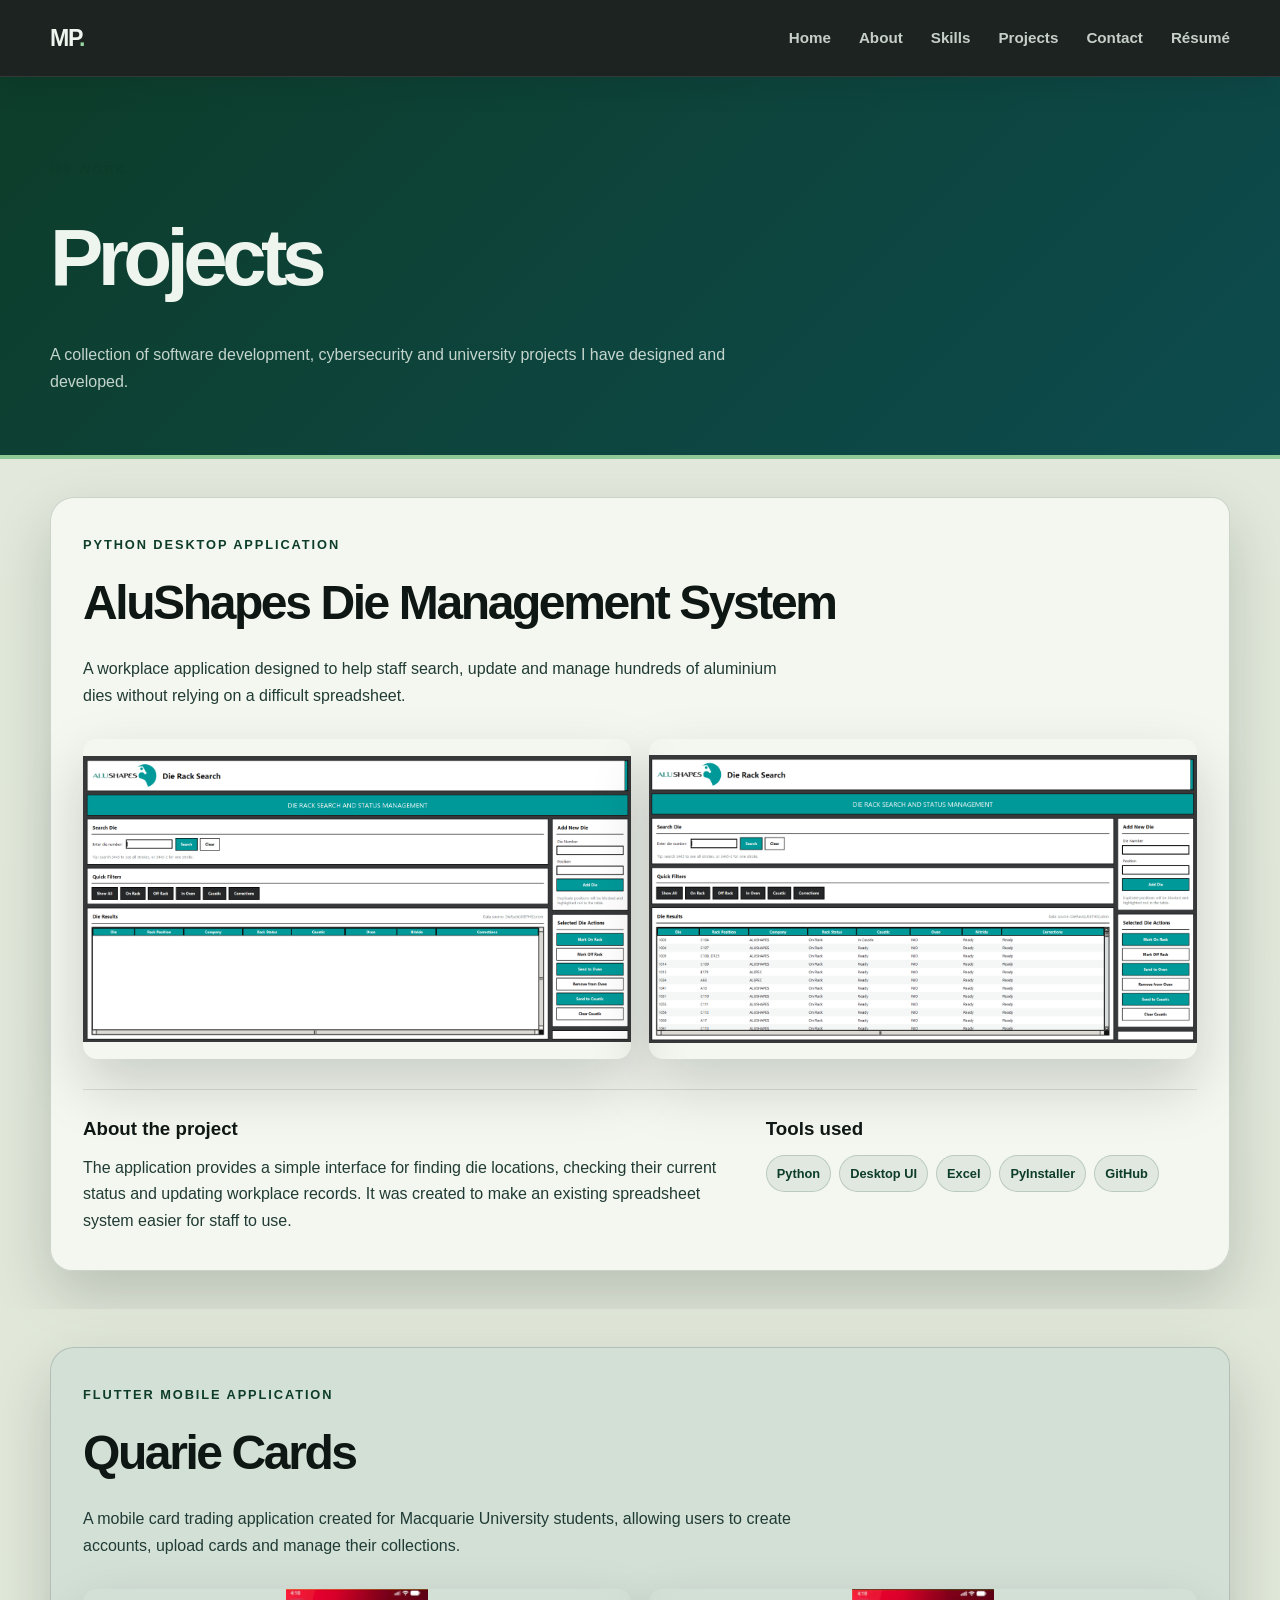
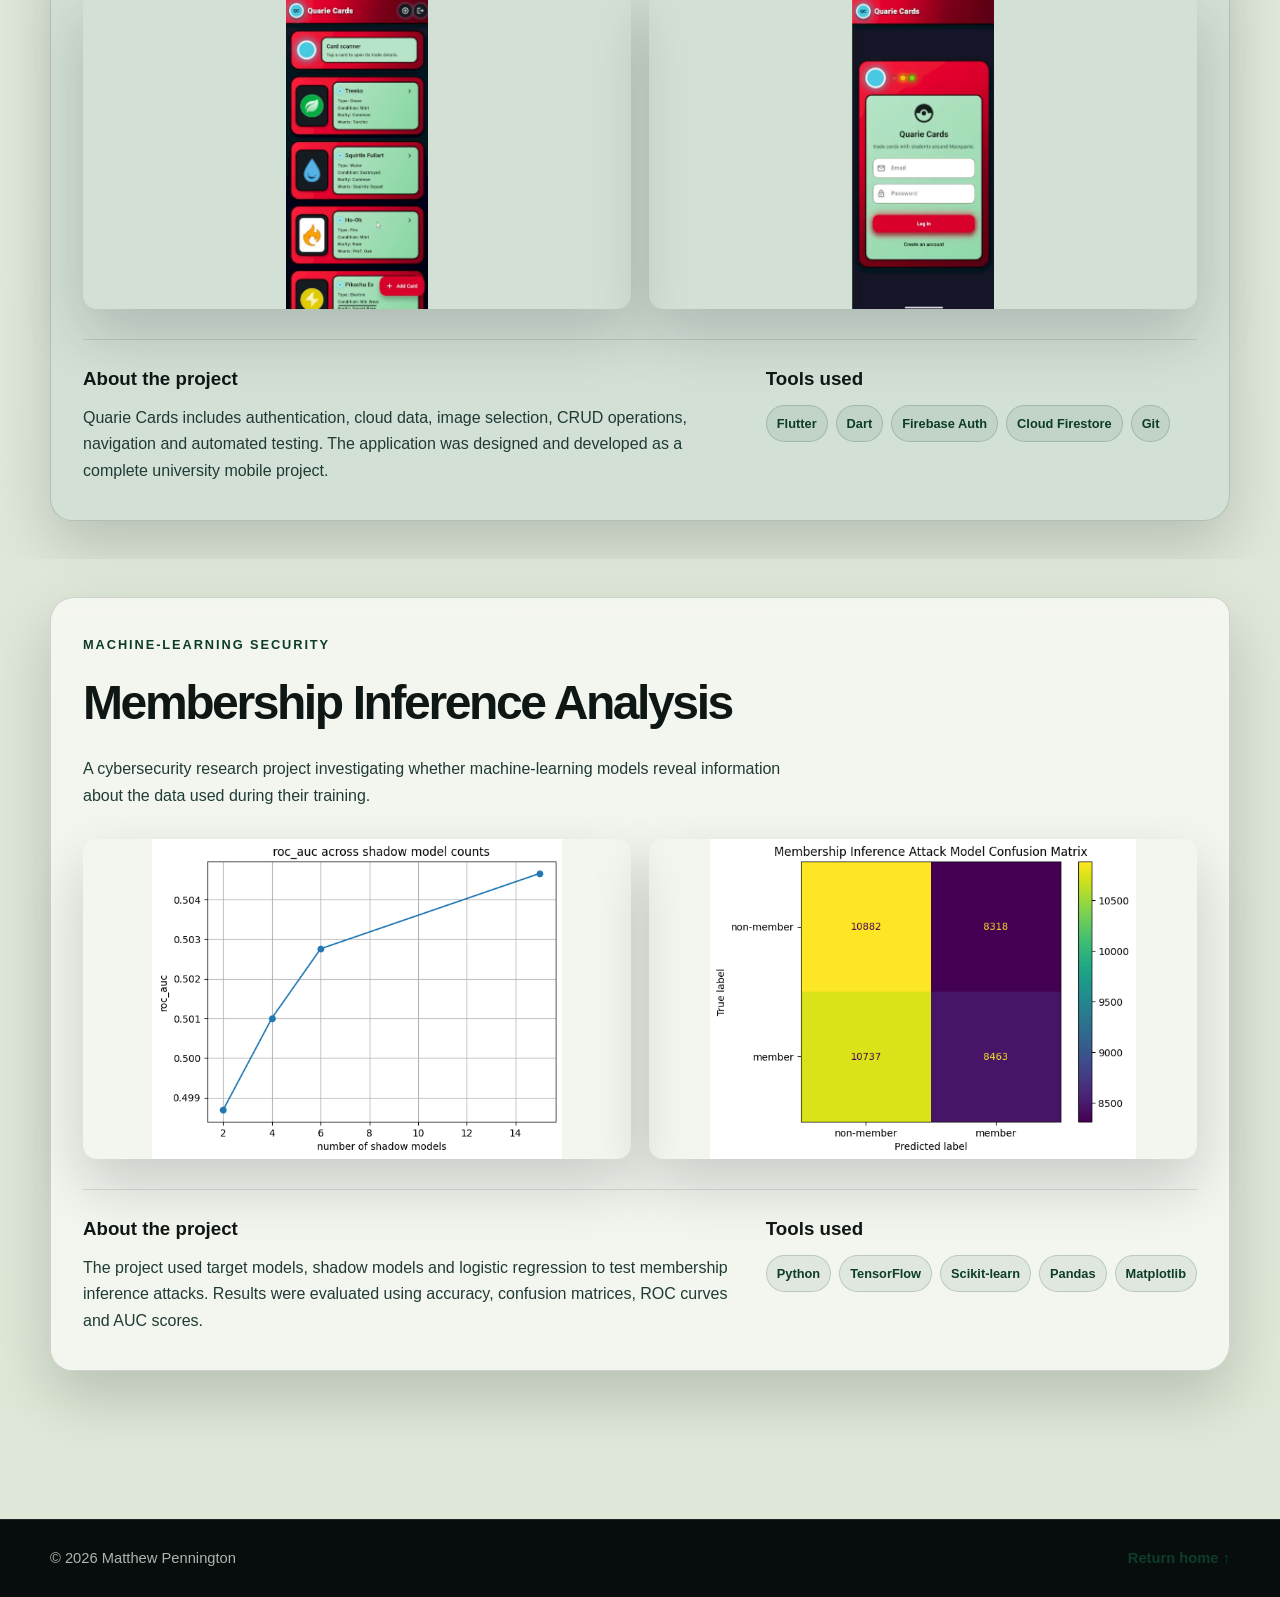
==== commit a322882e: "merge attempt" ====
--- a/projects.html
+++ b/projects.html
@@ -85,13 +85,9 @@
             </div>
 
             <div class="project-images">
-                <div class="image-placeholder">
-                    Project image 1
-                </div>
-
-                <div class="image-placeholder">
-                    Project image 2
-                </div>
+                <img src="assets/images/Screenshot 2026-08-16 105906.png" alt="AluShapes main interface" class="project-image">
+
+                <img src="assets/images/Screenshot 2026-08-16 110605.png" alt="AluShapes die results" class="project-image">
             </div>
 
             <div class="project-information">
@@ -135,13 +131,9 @@
             </div>
 
             <div class="project-images">
-                <div class="image-placeholder">
-                    N / A
-                </div>
-
-                <div class="image-placeholder">
-                    N / A
-                </div>
+                <img src="assets/images/Screenshot 2026-08-16 110751.png" alt="Quarie Cards - collection list" class="project-image">
+
+                <img src="assets/images/Screenshot 2026-08-16 110712.png" alt="Quarie Cards - add card form" class="project-image">
             </div>
 
             <div class="project-information">
@@ -185,13 +177,9 @@
             </div>
 
             <div class="project-images">
-                <div class="image-placeholder">
-                    N / A
-                </div>
-
-                <div class="image-placeholder">
-                    N / A
-                </div>
+                <img src="assets/images/download (2).png" alt="ROC AUC across shadow model counts" class="project-image">
+
+                <img src="assets/images/download (1).png" alt="Membership inference confusion matrix" class="project-image">
             </div>
 
             <div class="project-information">
--- a/style.css
+++ b/style.css
@@ -1,16 +1,22 @@
-/* colour variables make the design easy to change */
 :root {
-    --background: #d2e9c8;
-    --surface: #faf9fa;
-    --surface-dark: #101713;
-    --text: #172019;
-    --text-light: #0e421d;
-    --accent: #134d33;
-    --accent-hover: #0f3d2a;
-    --accent-soft: #0a3a1c;
-    --border: #6ce67e;
-    --shadow: 0 18px 45px rgba(18, 35, 25, 0.09);
-    --max-width: 1120px;
+    --bg: #dfe7d8;
+    --paper: #f3efe7;
+    --paper-strong: #e7e5dd;
+    --ink: #0f1714;
+    --ink-soft: #203b35;
+    --panel: #d9e5d0;
+    --panel-alt: #c8d9ce;
+    --panel-warm: #d7dbcf;
+    --highlight: #d5d8d0;
+    --highlight-strong: #f3f5ef;
+    --forest: #0e5a36;
+    --forest-mid: #0b7d46;
+    --forest-deep: #0d3d2a;
+    --teal: #0d4b4f;
+    --teal-deep: #0b2d34;
+    --shadow: 0 26px 60px rgba(8, 16, 14, 0.18);
+    --line: rgba(9, 19, 17, 0.16);
+    --max-width: 1180px;
 }
 
 * {
@@ -21,21 +27,21 @@
 
 html {
     scroll-behavior: smooth;
-    scroll-padding-top: 90px;
+    scroll-padding-top: 100px;
 }
 
 body {
-    background: var(--background);
-    color: var(--text);
-    font-family:
-        Inter,
-        ui-sans-serif,
-        system-ui,
-        -apple-system,
-        BlinkMacSystemFont,
-        "Segoe UI",
-        sans-serif;
+    background:
+        linear-gradient(180deg, #edf0ea 0%, var(--bg) 100%);
+    color: var(--ink);
+    font-family: Inter, "Segoe UI", sans-serif;
     line-height: 1.65;
+    overflow-x: hidden;
+}
+
+section[id],
+footer {
+    scroll-margin-top: 100px;
 }
 
 a {
@@ -50,6 +56,11 @@
 
 ul {
     list-style: none;
+}
+
+img {
+    max-width: 100%;
+    display: block;
 }
 
 .container {
@@ -61,30 +72,10 @@
     position: sticky;
     top: 0;
     z-index: 1000;
-    background: rgba(10, 12, 11, 0.96);
+    background: rgba(10, 18, 16, 0.92);
+    backdrop-filter: blur(18px);
     border-bottom: 1px solid rgba(255, 255, 255, 0.1);
-    backdrop-filter: blur(14px);
-}
-
-.logo {
-    color: #ffffff;
-}
-
-.logo span {
-    color: #55a878;
-}
-
-.nav-links a {
-    color: #d5ddd8;
-}
-
-.nav-links a:hover,
-.nav-links a:focus-visible {
-    color: #55a878;
-}
-
-.menu-button span {
-    background: #ffffff;
+    box-shadow: 0 10px 30px rgba(10, 18, 16, 0.08);
 }
 
 .navbar {
@@ -95,33 +86,53 @@
 }
 
 .logo {
-    font-size: 1.4rem;
-    font-weight: 800;
-    letter-spacing: -0.05em;
+    color: #edf5ee;
+    font-size: 1.45rem;
+    font-weight: 900;
+    letter-spacing: -0.06em;
 }
 
 .logo span {
-    color: var(--accent);
+    color: #9ad7a1;
 }
 
 .nav-links {
     display: flex;
     align-items: center;
-    gap: 30px;
+    gap: 28px;
 }
 
 .nav-links a {
-    color: var(--text-light);
+    color: rgba(237, 245, 238, 0.82);
     font-size: 0.95rem;
-    font-weight: 650;
-    transition:
-        color 160ms ease,
-        transform 160ms ease;
+    font-weight: 700;
+    position: relative;
+    transition: color 160ms ease, transform 160ms ease;
+}
+
+.nav-links a::after {
+    content: "";
+    position: absolute;
+    left: 0;
+    bottom: -6px;
+    width: 100%;
+    height: 2px;
+    background: currentColor;
+    transform: scaleX(0);
+    transform-origin: left;
+    transition: transform 180ms ease;
+}
+
+.nav-links a:hover::after,
+.nav-links a:focus-visible::after,
+.nav-links a.active::after {
+    transform: scaleX(1);
 }
 
 .nav-links a:hover,
-.nav-links a:focus-visible {
-    color: var(--accent);
+.nav-links a:focus-visible,
+.nav-links a.active {
+    color: #9ad7a1;
 }
 
 .menu-button {
@@ -131,6 +142,7 @@
     background: transparent;
     border: 0;
     cursor: pointer;
+    transition: transform 180ms ease;
 }
 
 .menu-button span {
@@ -138,59 +150,102 @@
     width: 24px;
     height: 2px;
     margin: 5px auto;
-    background: var(--text);
-    transition: 180ms ease;
+    background: #fff5ee;
+    border-radius: 999px;
+    transition: transform 180ms ease, opacity 180ms ease;
+}
+
+.menu-button.is-open {
+    transform: rotate(90deg);
+}
+
+.menu-button.is-open span:nth-child(1) {
+    transform: translateY(7px) rotate(45deg);
+}
+
+.menu-button.is-open span:nth-child(2) {
+    opacity: 0;
+}
+
+.menu-button.is-open span:nth-child(3) {
+    transform: translateY(-7px) rotate(-45deg);
 }
 
 .hero {
     min-height: calc(100vh - 76px);
     display: grid;
     align-items: center;
-    background:
-        radial-gradient(
-            circle at 80% 18%,
-            rgba(23, 79, 55, 0.13),
-            transparent 32%
-        ),
-        linear-gradient(
-            180deg,
-            #f8faf7 0%,
-            var(--background) 100%
-        );
+    padding: 42px 0 30px;
+    background: linear-gradient(90deg, #0a311f 0%, #0e2d2a 45%, #080d0d 100%);
+}
+
+.hero-shell {
+    display: grid;
+    grid-template-columns: minmax(0, 1.5fr) minmax(260px, 360px);
+    gap: 28px;
+    align-items: stretch;
+    padding: 18px;
+    background: rgba(7, 13, 13, 0.26);
+    border-radius: 26px;
+    border: 1px solid rgba(255, 255, 255, 0.08);
+}
+
+.hero-content,
+.hero-aside .mini-panel,
+.project-card,
+.skill-card,
+.contact-card {
+    box-shadow: var(--shadow);
 }
 
 .hero-content {
-    max-width: 900px;
-    padding-block: 100px;
+    position: relative;
+    padding: 42px 38px 34px;
+    background: linear-gradient(180deg, rgba(244, 246, 241, 0.92), rgba(222, 231, 223, 0.9));
+    border: 1px solid var(--line);
+    border-radius: 30px 18px 24px 20px;
+    transform: rotate(-0.8deg);
+}
+
+.hero-content::before {
+    content: "";
+    position: absolute;
+    inset: 12px 14px auto auto;
+    width: 44px;
+    height: 44px;
+    border-top: 2px solid rgba(15, 90, 54, 0.7);
+    border-right: 2px solid rgba(15, 90, 54, 0.7);
+    border-radius: 0 16px 0 0;
 }
 
 .eyebrow,
 .section-label,
 .project-type {
-    color: var(--accent);
-    font-size: 0.82rem;
-    font-weight: 800;
-    letter-spacing: 0.13em;
+    color: var(--forest-deep);
+    font-size: 0.8rem;
+    font-weight: 900;
+    letter-spacing: 0.15em;
     text-transform: uppercase;
 }
 
 .hero h1 {
-    max-width: 850px;
-    margin-top: 16px;
-    font-size: clamp(3rem, 8vw, 6.8rem);
-    line-height: 0.98;
-    letter-spacing: -0.065em;
+    max-width: 720px;
+    margin-top: 18px;
+    font-size: clamp(3.05rem, 7vw, 6.3rem);
+    line-height: 0.9;
+    letter-spacing: -0.07em;
 }
 
 .hero h1 span {
-    color: var(--accent);
+    display: inline-block;
+    color: var(--forest);
 }
 
 .hero-summary {
-    max-width: 720px;
-    margin-top: 28px;
-    color: var(--text-light);
-    font-size: clamp(1.05rem, 2vw, 1.3rem);
+    max-width: 680px;
+    margin-top: 18px;
+    color: var(--ink-soft);
+    font-size: clamp(1.05rem, 1.8vw, 1.38rem);
 }
 
 .hero-actions,
@@ -198,7 +253,7 @@
     display: flex;
     flex-wrap: wrap;
     gap: 14px;
-    margin-top: 36px;
+    margin-top: 30px;
 }
 
 .button {
@@ -206,14 +261,27 @@
     display: inline-flex;
     align-items: center;
     justify-content: center;
-    padding: 12px 21px;
+    padding: 12px 22px;
     border: 1px solid transparent;
-    border-radius: 8px;
-    font-weight: 750;
-    transition:
-        transform 160ms ease,
-        background 160ms ease,
-        border-color 160ms ease;
+    border-radius: 12px 14px 10px 14px;
+    font-weight: 800;
+    position: relative;
+    overflow: hidden;
+    transition: transform 160ms ease, box-shadow 160ms ease, background 160ms ease;
+}
+
+.button::before {
+    content: "";
+    position: absolute;
+    inset: 0;
+    background: linear-gradient(120deg, transparent 0%, rgba(255, 255, 255, 0.22) 45%, transparent 100%);
+    transform: translateX(-110%);
+    transition: transform 260ms ease;
+}
+
+.button:hover::before,
+.button:focus-visible::before {
+    transform: translateX(110%);
 }
 
 .button:hover {
@@ -221,190 +289,258 @@
 }
 
 .button-primary {
-    background: var(--accent);
-    color: #ffffff;
+    background: linear-gradient(180deg, var(--forest) 0%, var(--forest-deep) 100%);
+    color: #edf5ee;
+    box-shadow: 0 10px 20px rgba(11, 61, 42, 0.18);
 }
 
 .button-primary:hover,
 .button-primary:focus-visible {
-    background: var(--accent-hover);
+    background: linear-gradient(180deg, var(--forest-mid) 0%, var(--forest) 100%);
 }
 
 .button-secondary {
-    background: var(--surface);
-    border-color: var(--border);
+    background: rgba(255, 255, 255, 0.18);
+    border-color: rgba(11, 61, 42, 0.25);
 }
 
 .button-secondary:hover,
 .button-secondary:focus-visible {
-    border-color: var(--accent);
+    border-color: rgba(11, 61, 42, 0.45);
 }
 
 .quick-links {
     display: flex;
-    gap: 24px;
-    margin-top: 34px;
+    flex-wrap: wrap;
+    gap: 20px;
+    margin-top: 30px;
 }
 
 .quick-links a,
 .text-link,
 .site-footer a {
-    color: #72bd91;
-    font-weight: 750;
+    color: var(--forest-deep);
+    font-weight: 800;
 }
 
 .quick-links a:hover,
 .text-link:hover,
 .site-footer a:hover {
     text-decoration: underline;
-    text-underline-offset: 4px;
-}
+    text-underline-offset: 5px;
+}
+
+.hero-aside {
+    display: grid;
+    gap: 18px;
+}
+
+.mini-panel {
+    padding: 22px 20px;
+    background: rgba(255, 255, 255, 0.32);
+    border: 1px solid var(--line);
+    border-radius: 24px 18px 20px 26px;
+    min-height: 120px;
+}
+
+.mini-panel:nth-child(1) {
+    background: linear-gradient(135deg, rgba(9, 79, 61, 0.9), rgba(198, 214, 196, 0.72));
+    color: #f5f9f4;
+    transform: rotate(1.2deg);
+}
+
+.mini-panel:nth-child(2) {
+    background: linear-gradient(135deg, rgba(11, 125, 70, 0.8), rgba(234, 240, 230, 0.72));
+    transform: rotate(-1deg);
+}
+
+.mini-panel:nth-child(3) {
+    background: linear-gradient(135deg, rgba(13, 75, 79, 0.9), rgba(218, 224, 209, 0.7));
+    color: #f4f9f8;
+    transform: rotate(1.5deg);
+}
+
+.mini-panel small {
+    display: inline-block;
+    margin-bottom: 8px;
+    color: inherit;
+    opacity: 0.8;
+    font-weight: 900;
+    letter-spacing: 0.12em;
+    text-transform: uppercase;
+    font-size: 0.72rem;
+}
+
+.mini-panel strong {
+    font-size: 1.75rem;
+    line-height: 1.05;
+    letter-spacing: -0.06em;
+}
+
 .section {
-    padding-block: 110px;
+    padding-block: 100px;
 }
 
 .section h2 {
-    max-width: 720px;
+    max-width: 760px;
     margin-top: 12px;
-    font-size: clamp(2.1rem, 5vw, 3.9rem);
-    line-height: 1.08;
-    letter-spacing: -0.045em;
+    font-size: clamp(2.2rem, 5vw, 4rem);
+    line-height: 1.06;
+    letter-spacing: -0.05em;
 }
 
 .two-column {
     display: grid;
     grid-template-columns: 0.85fr 1.15fr;
-    gap: 80px;
+    gap: 54px;
     align-items: start;
 }
 
 .about-copy {
-    color: var(--text-light);
+    color: var(--ink-soft);
     font-size: 1.08rem;
 }
 
 .about-copy p + p {
-    margin-top: 20px;
+    margin-top: 18px;
 }
 
 .section-alt {
-    background: var(--surface-dark);
-    color: #f3f7f4;
+    background: linear-gradient(180deg, #0b2d34 0%, #0d1f1b 100%);
+    color: #edf5ef;
 }
 
 .skills-grid {
     display: grid;
-    grid-template-columns: repeat(3, 1fr);
-    gap: 20px;
-    margin-top: 48px;
+    grid-template-columns: repeat(3, minmax(0, 1fr));
+    gap: 22px;
+    margin-top: 46px;
 }
 
 .skill-card {
-    padding: 30px;
+    padding: 30px 26px;
     border: 1px solid rgba(255, 255, 255, 0.12);
-    border-radius: 14px;
-    background: rgba(255, 255, 255, 0.045);
+    border-radius: 22px 16px 20px 18px;
+    background: rgba(243, 245, 239, 0.04);
+}
+
+.skill-card:nth-child(2) {
+    transform: rotate(0.6deg);
+}
+
+.skill-card:nth-child(3) {
+    transform: rotate(-0.6deg);
 }
 
 .skill-card h3 {
-    margin-bottom: 22px;
+    margin-bottom: 20px;
     font-size: 1.2rem;
+    letter-spacing: -0.03em;
 }
 
 .tag-list {
     display: flex;
     flex-wrap: wrap;
-    gap: 9px;
+    gap: 8px;
 }
 
 .tag-list li,
 .project-tech li {
-    padding: 7px 11px;
+    padding: 7px 10px;
     border-radius: 999px;
-    font-size: 0.84rem;
-    font-weight: 700;
+    font-size: 0.8rem;
+    font-weight: 800;
 }
 
 .tag-list li {
-    background: rgba(255, 255, 255, 0.09);
-    color: #dce9e0;
-}
+    background: rgba(255, 255, 255, 0.08);
+    color: #f3ddd1;
+}
+
 .projects-grid {
     display: grid;
     gap: 24px;
-    margin-top: 48px;
+    margin-top: 46px;
 }
 
 .project-card {
     display: grid;
     grid-template-columns: 100px 1fr;
-    gap: 28px;
-    padding: 38px;
-    background: var(--surface);
-    border: 1px solid var(--border);
-    border-radius: 16px;
-    box-shadow: var(--shadow);
-    transition:
-        transform 180ms ease,
-        border-color 180ms ease;
+    gap: 26px;
+    padding: 32px 30px;
+    background: linear-gradient(180deg, rgba(249, 250, 246, 0.9), rgba(216, 227, 220, 0.9));
+    border: 1px solid rgba(10, 18, 16, 0.14);
+    border-radius: 24px 18px 20px 26px;
+    transition: transform 180ms ease, box-shadow 180ms ease;
+}
+
+.project-card:nth-child(1) {
+    transform: rotate(-0.4deg);
+}
+
+.project-card:nth-child(2) {
+    transform: rotate(0.5deg);
+}
+
+.project-card:nth-child(3) {
+    transform: rotate(-0.3deg);
 }
 
 .project-card:hover {
     transform: translateY(-4px);
-    border-color: rgba(23, 79, 55, 0.45);
+    box-shadow: 0 16px 28px rgba(8, 16, 14, 0.12);
 }
 
 .project-number {
-    color: Srgba(43, 163, 111, 0.45);
-    font-size: 3.5rem;
-    font-weight: 850;
+    color: rgba(11, 61, 42, 0.45);
+    font-size: 3.2rem;
+    font-weight: 900;
     line-height: 1;
-    letter-spacing: -0.08em;
+    letter-spacing: -0.09em;
 }
 
 .project-content h3 {
-
-    margin-top: 7px;
-    font-size: clamp(1.45rem, 3vw, 2rem);
-    letter-spacing: -0.03em;
+    margin-top: 8px;
+    font-size: clamp(1.5rem, 2.5vw, 2rem);
+    letter-spacing: -0.04em;
 }
 
 .project-content > p:not(.project-type) {
     max-width: 760px;
-    margin-top: 14px;
-    color: var(--text-light);
+    margin-top: 12px;
+    color: var(--ink-soft);
 }
 
 .project-tech {
     display: flex;
     flex-wrap: wrap;
     gap: 8px;
-    margin-block: 22px;
+    margin-block: 20px;
 }
 
 .project-tech li {
-    background: rgb(14, 6, 6);
-    color: rgba(38, 129, 28, 0.986);
+    background: rgba(30, 61, 50, 0.12);
+    color: var(--forest);
+    border: 1px solid rgba(30, 61, 50, 0.12);
 }
 
 .contact-section {
-    padding-top: 20px;
+    padding-top: 25px;
 }
 
 .contact-card {
     display: grid;
     grid-template-columns: 1.2fr 0.8fr;
-    gap: 50px;
+    gap: 42px;
     align-items: center;
-    padding: 54px;
-    background: var(--accent);
-    color: #ffffff;
-    border-radius: 20px;
-    box-shadow: var(--shadow);
+    padding: 52px 42px;
+    background: linear-gradient(135deg, var(--forest-deep) 0%, var(--teal) 100%);
+    color: #edf5ef;
+    border-radius: 28px 22px 26px 18px;
 }
 
 .contact-card .section-label {
-    color: #b9dcc7;
+    color: #dfead5;
 }
 
 .contact-card h2 {
@@ -412,24 +548,29 @@
 }
 
 .contact-card p:not(.section-label) {
-    max-width: 650px;
-    margin-top: 15px;
-    color: #dcebe2;
+    max-width: 640px;
+    margin-top: 16px;
+    color: rgba(255, 246, 241, 0.82);
 }
 
 .contact-card .button-primary {
-    background: #ffffff;
-    color: var(--accent);
-}
-
-.contact-card .button-primary:hover {
-    background: #eef6f1;
+    background: #fff8f4;
+    color: var(--forest);
+}
+
+.contact-card .button-primary:hover,
+.contact-card .button-primary:focus-visible {
+    background: #f5ede7;
 }
 
 .contact-card .button-secondary {
-    color: #ffffff;
+    color: #fff6f1;
     background: transparent;
-    border-color: rgba(255, 255, 255, 0.45);
+    border-color: rgba(255, 255, 255, 0.4);
+}
+
+.contact-card .button-secondary::before {
+    background: linear-gradient(120deg, transparent 0%, rgba(255, 255, 255, 0.18) 45%, transparent 100%);
 }
 
 .contact-actions {
@@ -439,8 +580,8 @@
 
 .site-footer {
     margin-top: 110px;
-    padding-block: 28px;
-    background: #0a0c0b;
+    padding-block: 26px;
+    background: #070d0d;
     border-top: 1px solid rgba(255, 255, 255, 0.1);
 }
 
@@ -448,15 +589,122 @@
     display: flex;
     justify-content: space-between;
     gap: 20px;
-    color: #c7d0ca;
+    color: rgba(237, 245, 239, 0.72);
     font-size: 0.92rem;
 }
+
 :focus-visible {
-    outline: 3px solid rgba(23, 79, 55, 0.35);
+    outline: 3px solid rgba(20, 109, 71, 0.5);
     outline-offset: 4px;
 }
 
-/* tablet and mobile layouts */
+.projects-page-header {
+    padding: 82px 0 60px;
+    background: linear-gradient(135deg, var(--forest-deep) 0%, var(--teal) 100%);
+    color: #edf5ee;
+    border-bottom: 4px solid rgba(157, 215, 161, 0.9);
+}
+
+.projects-page-header h1 {
+    margin-top: 12px;
+    font-size: clamp(2.8rem, 7vw, 5rem);
+    letter-spacing: -0.07em;
+}
+
+.projects-introduction {
+    max-width: 680px;
+    margin-top: 18px;
+    color: rgba(237, 245, 238, 0.82);
+}
+
+.project-detail,
+.project-detail-alt {
+    padding: 38px 0;
+    background: rgba(223, 231, 216, 0.7);
+}
+
+.project-detail > .container,
+.project-detail-alt > .container {
+    padding: 36px 32px;
+    background: rgba(246, 249, 242, 0.88);
+    border: 1px solid var(--line);
+    border-radius: 24px 18px 26px 22px;
+    box-shadow: var(--shadow);
+}
+
+.project-detail-alt > .container {
+    background: rgba(209, 223, 213, 0.85);
+}
+
+.project-detail-heading h2 {
+    margin-top: 8px;
+    font-size: clamp(2rem, 5vw, 3rem);
+    letter-spacing: -0.05em;
+}
+
+.project-detail-heading p:not(.project-type) {
+    max-width: 720px;
+    margin-top: 14px;
+    color: var(--ink-soft);
+}
+
+.project-images {
+    display: grid;
+    grid-template-columns: repeat(2, minmax(0, 1fr));
+    gap: 18px;
+    margin-top: 30px;
+}
+
+.project-image {
+    width: 100%;
+    height: 320px;
+    object-fit:contain;
+    
+    border-radius: 14px;
+    box-shadow: var(--shadow);
+}
+
+.image-placeholder {
+    min-height: 260px;
+    display: grid;
+    place-items: center;
+    background: linear-gradient(135deg, rgba(11, 45, 37, 0.96), rgba(13, 75, 79, 0.9));
+    border: 1px solid rgba(255, 255, 255, 0.12);
+    border-radius: 18px 14px 20px 16px;
+    color: rgba(237, 245, 238, 0.72);
+    font-size: 0.92rem;
+    letter-spacing: 0.08em;
+    text-transform: uppercase;
+}
+
+.project-information {
+    display: grid;
+    grid-template-columns: 1.2fr 0.8fr;
+    gap: 36px;
+    margin-top: 30px;
+    padding-top: 24px;
+    border-top: 1px solid rgba(27, 23, 20, 0.12);
+}
+
+.project-information h3 {
+    margin-bottom: 10px;
+    color: var(--ink);
+}
+
+.project-information p {
+    color: var(--ink-soft);
+}
+
+.project-information .project-tech {
+    margin: 0;
+}
+
+.project-information .project-tech li {
+    background: rgba(11, 61, 42, 0.08);
+    color: var(--forest-deep);
+    border: 1px solid rgba(11, 61, 42, 0.18);
+}
+
 @media (max-width: 820px) {
     .menu-button {
         display: block;
@@ -472,9 +720,9 @@
         align-items: stretch;
         gap: 0;
         padding: 12px;
-        background: var(--surface);
-        border: 1px solid var(--border);
-        border-radius: 12px;
+        background: rgba(247, 240, 232, 0.98);
+        border: 1px solid var(--line);
+        border-radius: 14px;
         box-shadow: var(--shadow);
     }
 
@@ -484,13 +732,25 @@
 
     .nav-links a {
         display: block;
-        padding: 13px 12px;
-    }
-
+        padding: 12px 10px;
+        color: var(--ink);
+    }
+
+    .nav-links a::after {
+        display: none;
+    }
+
+    .hero-shell,
     .two-column,
-    .contact-card {
+    .contact-card,
+    .project-information,
+    .project-images {
         grid-template-columns: 1fr;
-        gap: 30px;
+        gap: 22px;
+    }
+
+    .hero-content {
+        transform: none;
     }
 
     .skills-grid {
@@ -499,6 +759,48 @@
 
     .contact-actions {
         justify-content: flex-start;
+    }
+}
+
+.reveal {
+    opacity: 0;
+    transform: translateY(18px);
+    transition: opacity 0.65s ease, transform 0.65s ease;
+}
+
+.reveal.visible {
+    opacity: 1;
+    transform: translateY(0);
+}
+
+::-webkit-scrollbar {
+    width: 12px;
+}
+
+::-webkit-scrollbar-track {
+    background: rgba(15, 23, 20, 0.08);
+}
+
+::-webkit-scrollbar-thumb {
+    background: rgba(11, 61, 42, 0.45);
+    border-radius: 999px;
+    border: 2px solid rgba(15, 23, 20, 0.06);
+}
+
+@media (prefers-reduced-motion: reduce) {
+    html {
+        scroll-behavior: auto;
+    }
+
+    *, *::before, *::after {
+        animation: none !important;
+        transition-duration: 0.01ms !important;
+        transition-delay: 0ms !important;
+    }
+
+    .reveal {
+        opacity: 1;
+        transform: none;
     }
 }
 
@@ -507,8 +809,12 @@
         width: min(calc(100% - 28px), var(--max-width));
     }
 
+    .hero {
+        padding-top: 20px;
+    }
+
     .hero-content {
-        padding-block: 78px;
+        padding: 28px 22px 24px;
     }
 
     .section {
@@ -517,16 +823,16 @@
 
     .project-card {
         grid-template-columns: 1fr;
-        gap: 14px;
-        padding: 27px;
+        gap: 12px;
+        padding: 24px 20px;
     }
 
     .project-number {
-        font-size: 2.6rem;
+        font-size: 2.7rem;
     }
 
     .contact-card {
-        padding: 32px 25px;
+        padding: 32px 24px;
     }
 
     .hero-actions .button,
@@ -538,106 +844,3 @@
         flex-direction: column;
     }
 }
-
-  /* projects page */
-
-.projects-page-header {
-    padding: 80px 0;
-    background: #101713;
-    color: white;
-    border-bottom: 6px solid #134d33;
-}
-
-.projects-page-header h1 {
-    margin-top: 10px;
-    font-size: 4rem;
-}
-
-.projects-introduction {
-    max-width: 700px;
-    margin-top: 20px;
-    color: #c9d5cd;
-}
-
-.project-detail,
-.project-detail-alt {
-    padding: 35px 0;
-    background: #d2e9c8;
-    color: white;
-}
-
-.project-detail > .container,
-.project-detail-alt > .container {
-    padding: 45px;
-    background: #101713;
-    border: 2px solid #134d33;
-    border-radius: 15px;
-}
-
-.project-detail-heading h2 {
-    margin-top: 8px;
-    font-size: 2.7rem;
-}
-
-.project-detail-heading p:not(.project-type) {
-    max-width: 750px;
-    margin-top: 15px;
-    color: #c9d5cd;
-}
-
-.project-images {
-    display: grid;
-    grid-template-columns: 1fr 1fr;
-    gap: 20px;
-    margin-top: 35px;
-}
-
-.image-placeholder {
-    min-height: 280px;
-    display: grid;
-    place-items: center;
-    background: #080b09;
-    border: 2px dashed #55a878;
-    border-radius: 10px;
-    color: #9db2a5;
-}
-
-.project-information {
-    display: grid;
-    grid-template-columns: 1.3fr 0.7fr;
-    gap: 50px;
-    margin-top: 35px;
-    padding-top: 30px;
-    border-top: 1px solid #385443;
-}
-
-.project-information h3 {
-    margin-bottom: 12px;
-    color: white;
-}
-
-.project-information p {
-    color: #c9d5cd;
-}
-
-.project-information .project-tech {
-    margin: 0;
-}
-
-.project-information .project-tech li {
-    background: #162a1d;
-    color: #8bd3a9;
-    border: 1px solid #356b4b;
-}
-
-@media (max-width: 820px) {
-    .project-images,
-    .project-information {
-        grid-template-columns: 1fr;
-    }
-
-    .project-detail > .container,
-    .project-detail-alt > .container {
-        padding: 30px;
-    }
-}
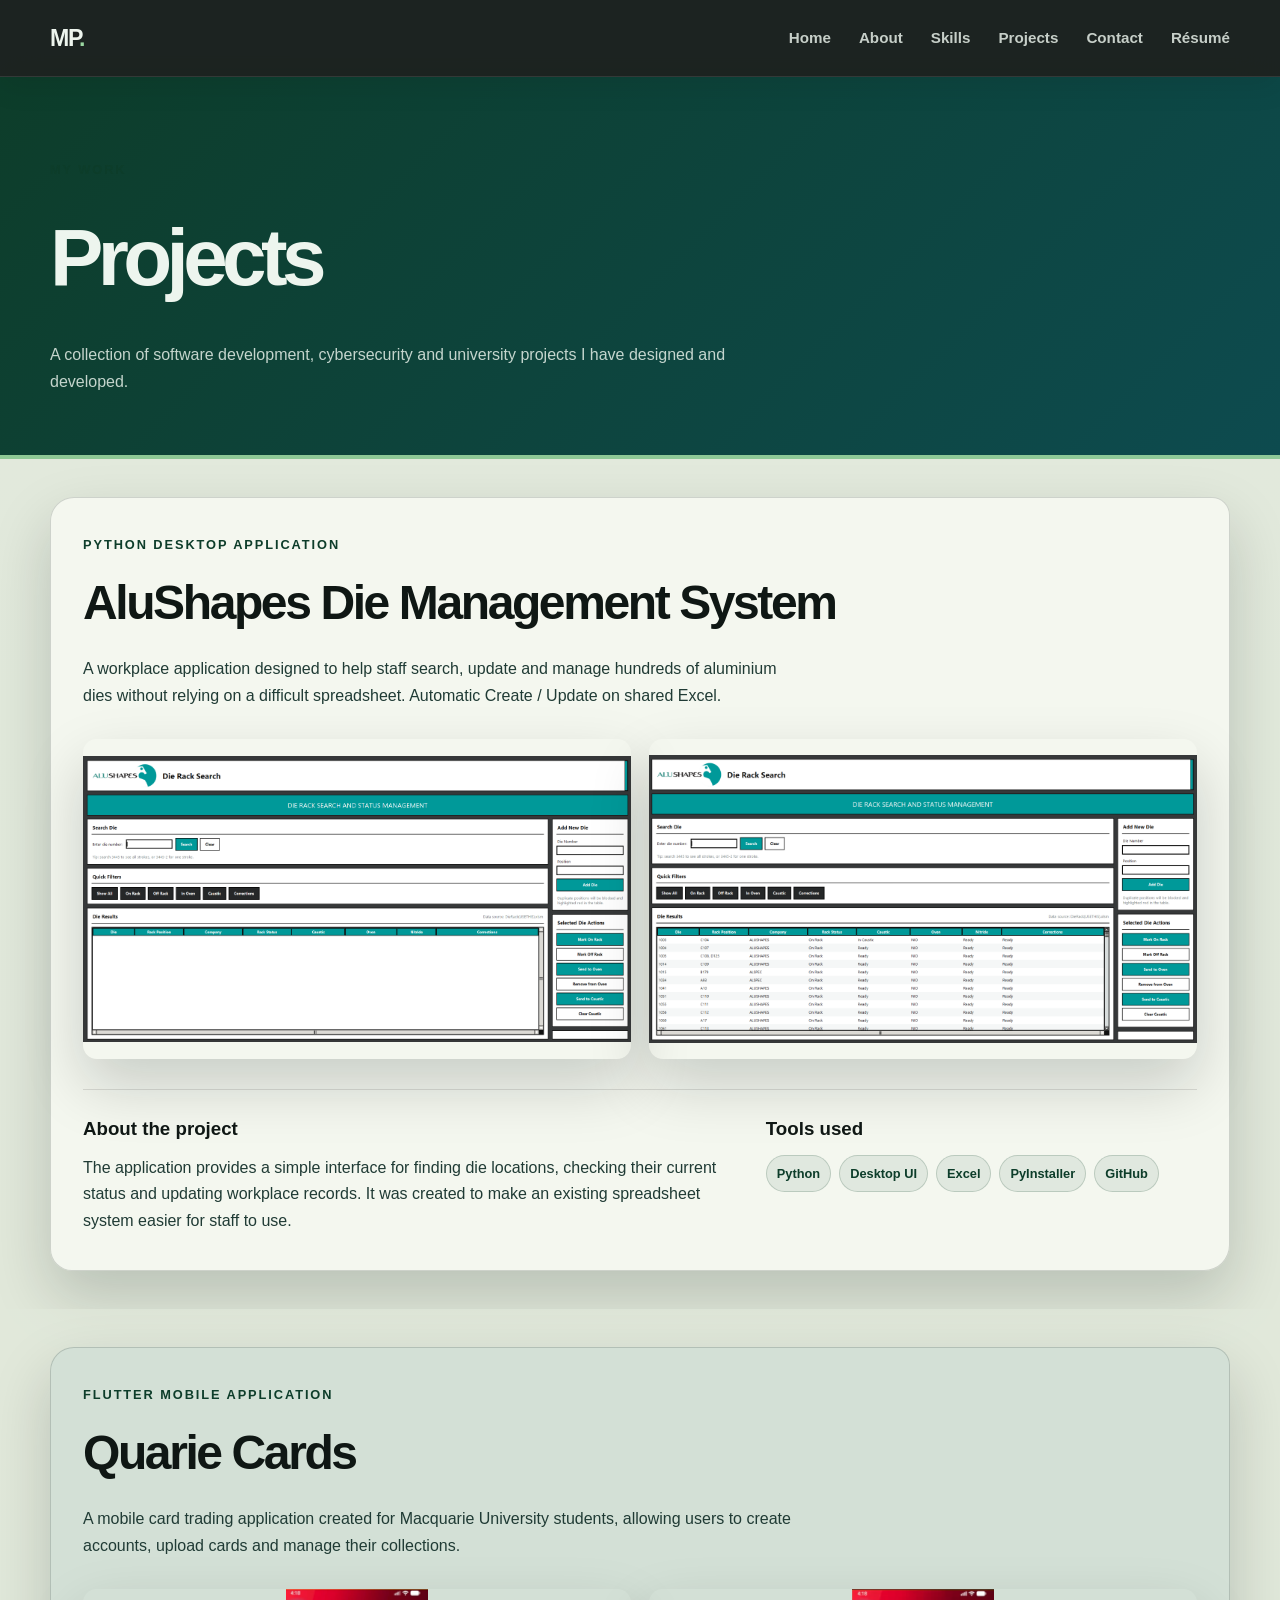
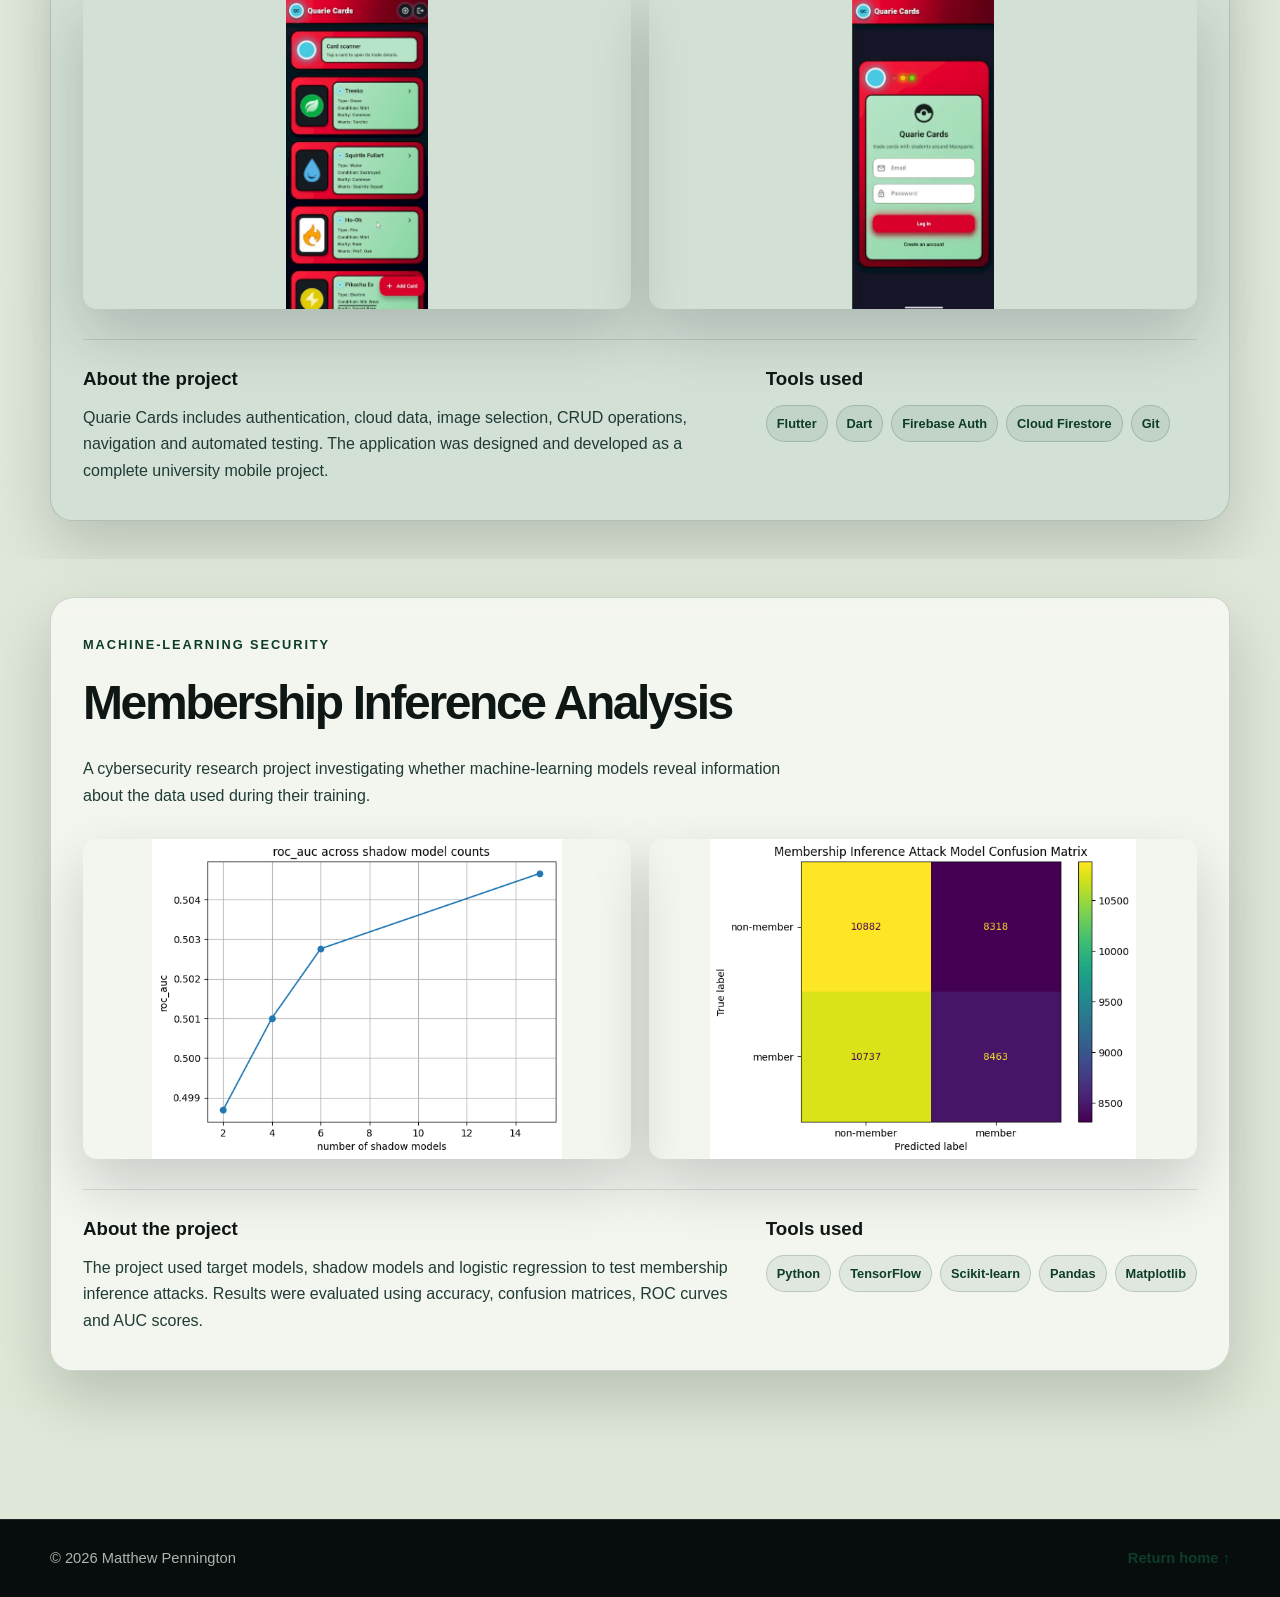
==== commit 4ab6d07c: "Update projects.html" ====
--- a/projects.html
+++ b/projects.html
@@ -80,7 +80,7 @@
                 <p>
                     A workplace application designed to help staff search,
                     update and manage hundreds of aluminium dies without
-                    relying on a difficult spreadsheet.
+                    relying on a difficult spreadsheet. Automatic Create / Update on shared Excel.
                 </p>
             </div>
 
@@ -221,4 +221,4 @@
     </footer>
 </body>
 
-</html>+</html>
